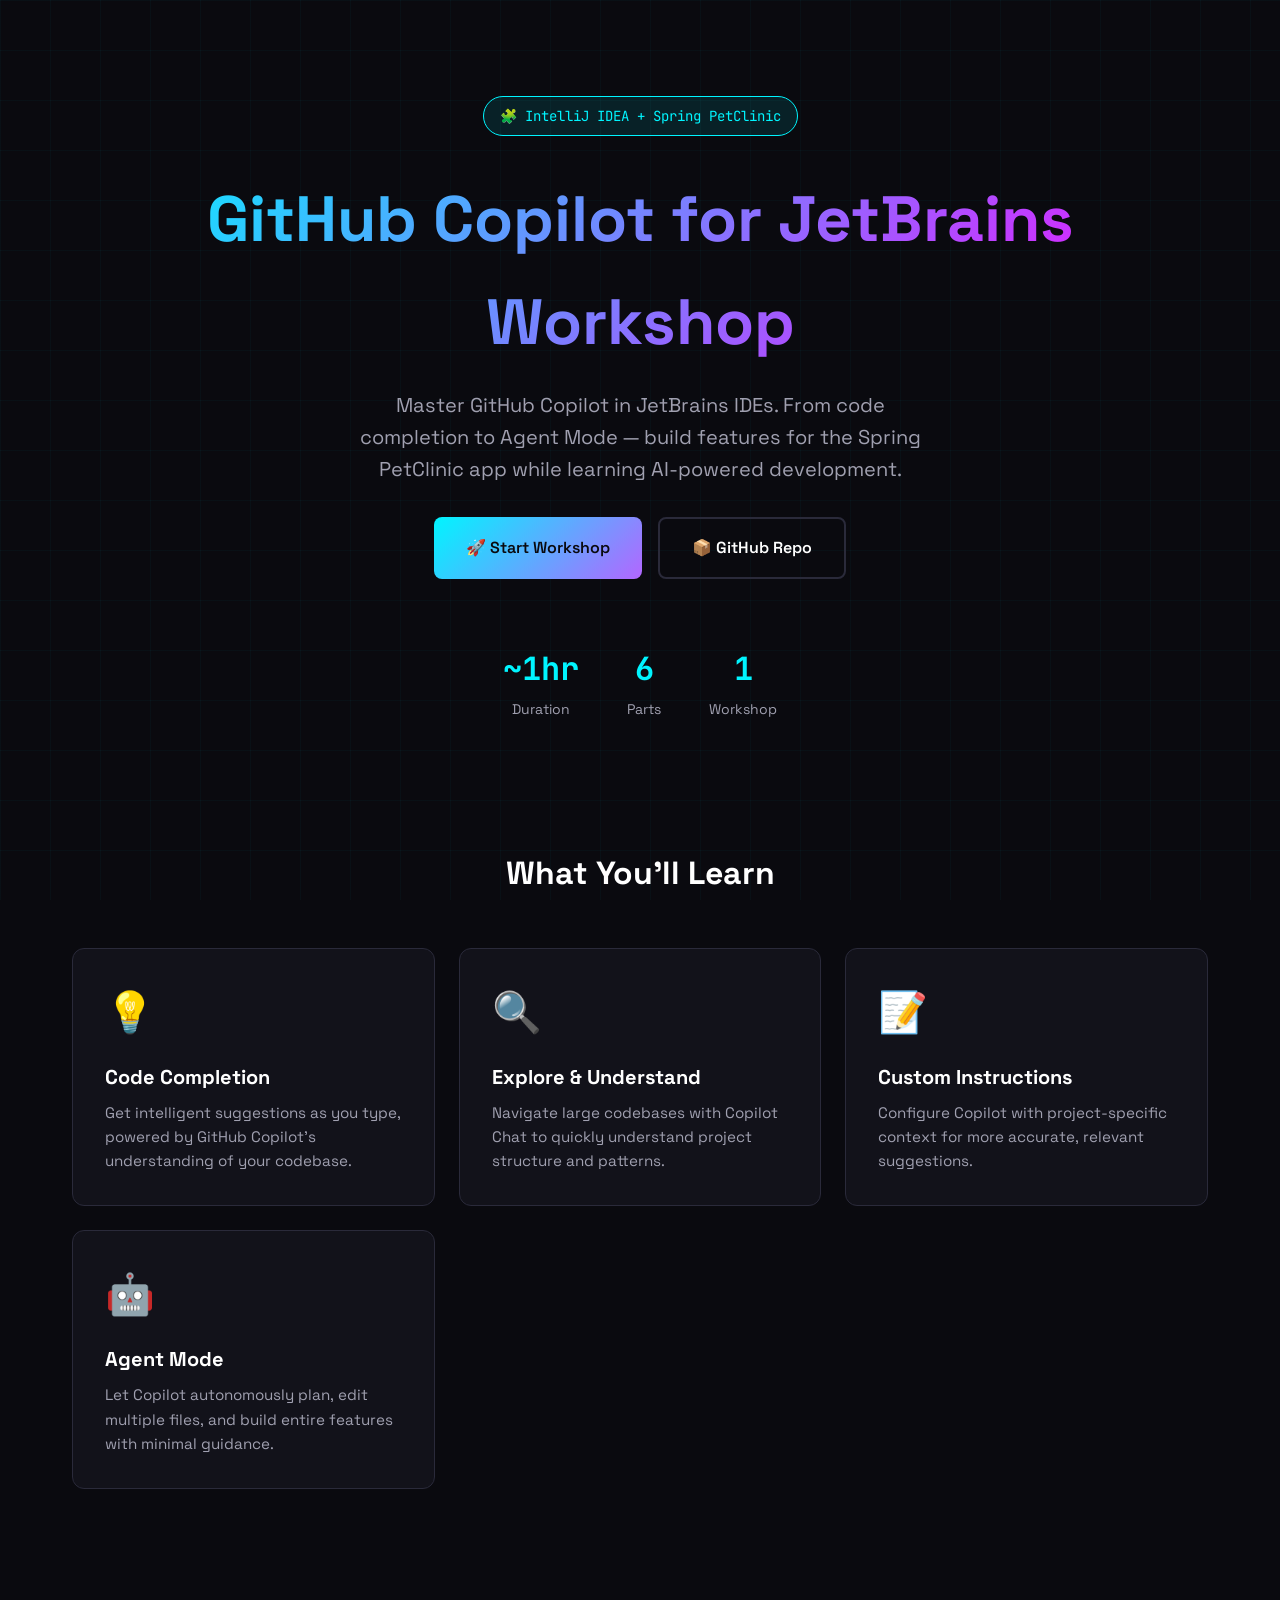
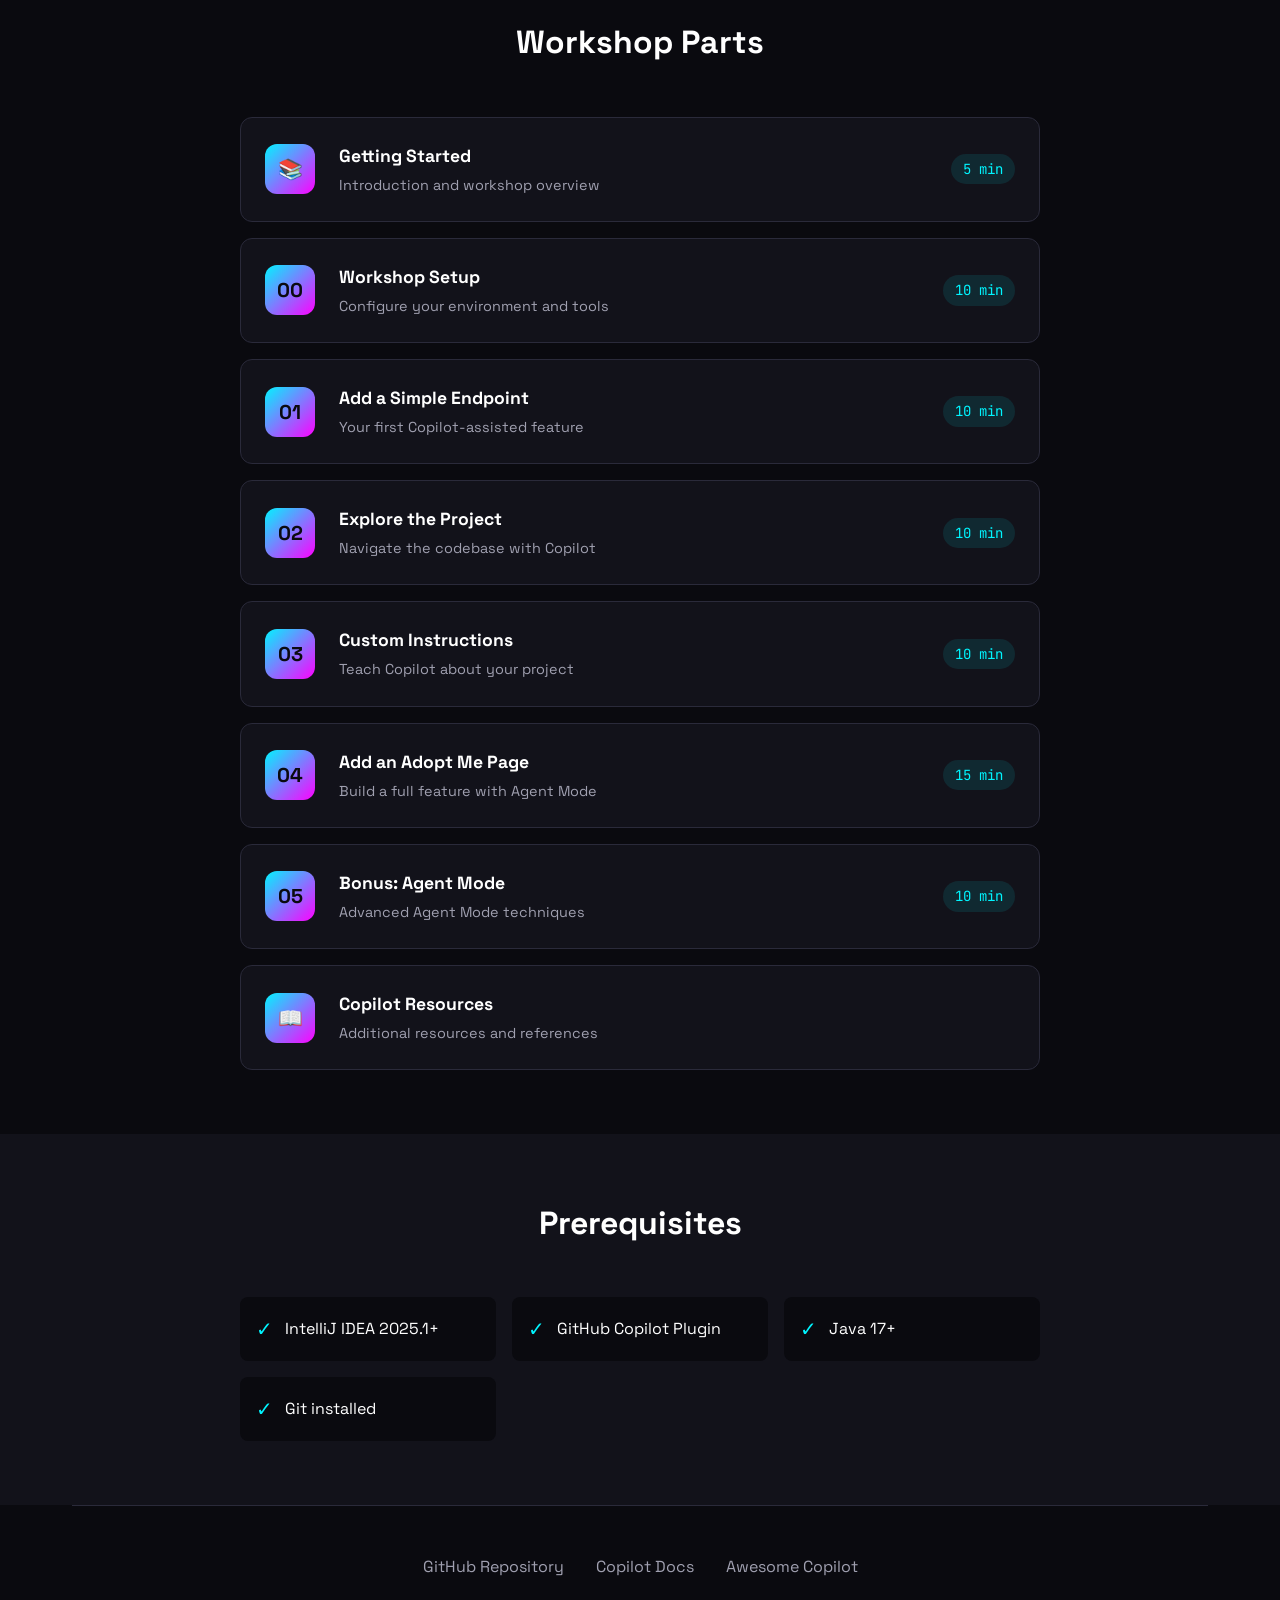
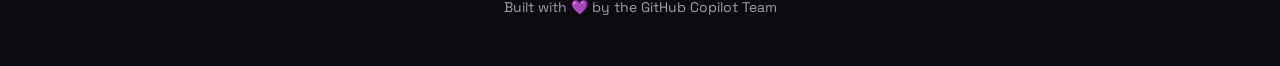
==== docs/index.html @ 1349604a "Add GitHub Pages docs site for workshop material Adds docs/index.html (landing page), docs/step.html" ====
<!DOCTYPE html>
<html lang="en">
<head>
    <meta charset="UTF-8">
    <meta name="viewport" content="width=device-width, initial-scale=1.0">
    <title>GitHub Copilot for JetBrains Workshop</title>
    <link rel="preconnect" href="https://fonts.googleapis.com">
    <link rel="preconnect" href="https://fonts.gstatic.com" crossorigin>
    <link href="https://fonts.googleapis.com/css2?family=JetBrains+Mono:wght@400;700&family=Space+Grotesk:wght@400;500;700&display=swap" rel="stylesheet">
    <style>
        :root {
            --bg-dark: #0a0a0f;
            --bg-card: #12121a;
            --neon-cyan: #00f5ff;
            --neon-magenta: #ff00ff;
            --neon-purple: #b366ff;
            --text-primary: #ffffff;
            --text-secondary: #a0a0b0;
            --border-color: #2a2a3a;
        }

        * {
            margin: 0;
            padding: 0;
            box-sizing: border-box;
        }

        body {
            font-family: 'Space Grotesk', sans-serif;
            background: var(--bg-dark);
            color: var(--text-primary);
            line-height: 1.6;
            min-height: 100vh;
        }

        /* Animated grid background */
        body::before {
            content: '';
            position: fixed;
            top: 0;
            left: 0;
            width: 100%;
            height: 100%;
            background: 
                linear-gradient(90deg, rgba(0,245,255,0.03) 1px, transparent 1px),
                linear-gradient(rgba(0,245,255,0.03) 1px, transparent 1px);
            background-size: 50px 50px;
            pointer-events: none;
            z-index: -1;
        }

        .container {
            max-width: 1200px;
            margin: 0 auto;
            padding: 0 2rem;
        }

        /* Hero Section */
        .hero {
            padding: 6rem 0 4rem;
            text-align: center;
            position: relative;
        }

        .hero-badge {
            display: inline-block;
            padding: 0.5rem 1rem;
            background: rgba(0,245,255,0.1);
            border: 1px solid var(--neon-cyan);
            border-radius: 50px;
            font-size: 0.875rem;
            color: var(--neon-cyan);
            margin-bottom: 2rem;
            font-family: 'JetBrains Mono', monospace;
        }

        .hero h1 {
            font-size: clamp(2.5rem, 6vw, 4rem);
            font-weight: 700;
            margin-bottom: 1rem;
            background: linear-gradient(135deg, var(--neon-cyan), var(--neon-magenta));
            -webkit-background-clip: text;
            -webkit-text-fill-color: transparent;
            background-clip: text;
        }

        .hero-subtitle {
            font-size: 1.25rem;
            color: var(--text-secondary);
            max-width: 600px;
            margin: 0 auto 2rem;
        }

        .hero-cta {
            display: flex;
            gap: 1rem;
            justify-content: center;
            flex-wrap: wrap;
        }

        .btn {
            display: inline-flex;
            align-items: center;
            gap: 0.5rem;
            padding: 1rem 2rem;
            border-radius: 8px;
            font-weight: 600;
            text-decoration: none;
            transition: all 0.3s ease;
            font-size: 1rem;
        }

        .btn-primary {
            background: linear-gradient(135deg, var(--neon-cyan), var(--neon-purple));
            color: var(--bg-dark);
        }

        .btn-primary:hover {
            transform: translateY(-2px);
            box-shadow: 0 10px 40px rgba(0,245,255,0.3);
        }

        .btn-secondary {
            background: transparent;
            border: 2px solid var(--border-color);
            color: var(--text-primary);
        }

        .btn-secondary:hover {
            border-color: var(--neon-cyan);
            color: var(--neon-cyan);
        }

        /* Stats */
        .stats {
            display: flex;
            justify-content: center;
            gap: 3rem;
            margin-top: 4rem;
            flex-wrap: wrap;
        }

        .stat {
            text-align: center;
        }

        .stat-value {
            font-size: 2rem;
            font-weight: 700;
            color: var(--neon-cyan);
            font-family: 'JetBrains Mono', monospace;
        }

        .stat-label {
            font-size: 0.875rem;
            color: var(--text-secondary);
            margin-top: 0.25rem;
        }

        /* Features Section */
        .features {
            padding: 4rem 0;
        }

        .section-title {
            font-size: 2rem;
            text-align: center;
            margin-bottom: 3rem;
        }

        .features-grid {
            display: grid;
            grid-template-columns: repeat(auto-fit, minmax(280px, 1fr));
            gap: 1.5rem;
        }

        .feature-card {
            background: var(--bg-card);
            border: 1px solid var(--border-color);
            border-radius: 12px;
            padding: 2rem;
            transition: all 0.3s ease;
        }

        .feature-card:hover {
            border-color: var(--neon-cyan);
            transform: translateY(-4px);
        }

        .feature-icon {
            font-size: 2.5rem;
            margin-bottom: 1rem;
        }

        .feature-card h3 {
            font-size: 1.25rem;
            margin-bottom: 0.5rem;
        }

        .feature-card p {
            color: var(--text-secondary);
            font-size: 0.95rem;
        }

        /* Workshop Parts */
        .workshop {
            padding: 4rem 0;
        }

        .parts-list {
            display: flex;
            flex-direction: column;
            gap: 1rem;
            max-width: 800px;
            margin: 0 auto;
        }

        .part-card {
            display: flex;
            align-items: center;
            gap: 1.5rem;
            background: var(--bg-card);
            border: 1px solid var(--border-color);
            border-radius: 12px;
            padding: 1.5rem;
            text-decoration: none;
            color: inherit;
            transition: all 0.3s ease;
        }

        .part-card:hover {
            border-color: var(--neon-magenta);
            background: rgba(255,0,255,0.05);
        }

        .part-number {
            width: 50px;
            height: 50px;
            display: flex;
            align-items: center;
            justify-content: center;
            background: linear-gradient(135deg, var(--neon-cyan), var(--neon-magenta));
            border-radius: 12px;
            font-weight: 700;
            font-size: 1.25rem;
            color: var(--bg-dark);
            flex-shrink: 0;
        }

        .part-content {
            flex: 1;
        }

        .part-content h3 {
            font-size: 1.1rem;
            margin-bottom: 0.25rem;
        }

        .part-content p {
            color: var(--text-secondary);
            font-size: 0.9rem;
        }

        .part-time {
            font-family: 'JetBrains Mono', monospace;
            font-size: 0.875rem;
            color: var(--neon-cyan);
            padding: 0.25rem 0.75rem;
            background: rgba(0,245,255,0.1);
            border-radius: 50px;
        }

        /* Prerequisites */
        .prereqs {
            padding: 4rem 0;
            background: var(--bg-card);
        }

        .prereqs-grid {
            display: grid;
            grid-template-columns: repeat(auto-fit, minmax(200px, 1fr));
            gap: 1rem;
            max-width: 800px;
            margin: 0 auto;
        }

        .prereq-item {
            display: flex;
            align-items: center;
            gap: 0.75rem;
            padding: 1rem;
            background: var(--bg-dark);
            border-radius: 8px;
        }

        .prereq-check {
            color: var(--neon-cyan);
            font-size: 1.25rem;
        }

        /* Footer */
        footer {
            padding: 3rem 0;
            text-align: center;
            border-top: 1px solid var(--border-color);
        }

        .footer-links {
            display: flex;
            justify-content: center;
            gap: 2rem;
            margin-bottom: 1rem;
            flex-wrap: wrap;
        }

        .footer-links a {
            color: var(--text-secondary);
            text-decoration: none;
            transition: color 0.3s ease;
        }

        .footer-links a:hover {
            color: var(--neon-cyan);
        }

        .footer-credit {
            color: var(--text-secondary);
            font-size: 0.875rem;
        }

        /* Responsive */
        @media (max-width: 768px) {
            .hero {
                padding: 4rem 0 3rem;
            }

            .stats {
                gap: 2rem;
            }

            .part-card {
                flex-direction: column;
                text-align: center;
            }

            .part-time {
                margin-top: 0.5rem;
            }
        }
    </style>
</head>
<body>
    <div class="container">
        <!-- Hero -->
        <section class="hero">
            <span class="hero-badge">🧩 IntelliJ IDEA + Spring PetClinic</span>
            <h1>GitHub Copilot for JetBrains Workshop</h1>
            <p class="hero-subtitle">
                Master GitHub Copilot in JetBrains IDEs. From code completion to Agent Mode — build features for the Spring PetClinic app while learning AI-powered development.
            </p>
            <div class="hero-cta">
                <a href="step.html?step=readme" class="btn btn-primary">
                    🚀 Start Workshop
                </a>
                <a href="https://github.com/copilot-dev-days/jetbrains-workshop" class="btn btn-secondary">
                    📦 GitHub Repo
                </a>
            </div>
            <div class="stats">
                <div class="stat">
                    <div class="stat-value">~1hr</div>
                    <div class="stat-label">Duration</div>
                </div>
                <div class="stat">
                    <div class="stat-value">6</div>
                    <div class="stat-label">Parts</div>
                </div>
                <div class="stat">
                    <div class="stat-value">1</div>
                    <div class="stat-label">Workshop</div>
                </div>
            </div>
        </section>

        <!-- Features -->
        <section class="features">
            <h2 class="section-title">What You'll Learn</h2>
            <div class="features-grid">
                <div class="feature-card">
                    <div class="feature-icon">💡</div>
                    <h3>Code Completion</h3>
                    <p>Get intelligent suggestions as you type, powered by GitHub Copilot's understanding of your codebase.</p>
                </div>
                <div class="feature-card">
                    <div class="feature-icon">🔍</div>
                    <h3>Explore & Understand</h3>
                    <p>Navigate large codebases with Copilot Chat to quickly understand project structure and patterns.</p>
                </div>
                <div class="feature-card">
                    <div class="feature-icon">📝</div>
                    <h3>Custom Instructions</h3>
                    <p>Configure Copilot with project-specific context for more accurate, relevant suggestions.</p>
                </div>
                <div class="feature-card">
                    <div class="feature-icon">🤖</div>
                    <h3>Agent Mode</h3>
                    <p>Let Copilot autonomously plan, edit multiple files, and build entire features with minimal guidance.</p>
                </div>
            </div>
        </section>

        <!-- Workshop Parts -->
        <section class="workshop">
            <h2 class="section-title">Workshop Parts</h2>
            <div class="parts-list">
                <a href="step.html?step=readme" class="part-card">
                    <div class="part-number">📚</div>
                    <div class="part-content">
                        <h3>Getting Started</h3>
                        <p>Introduction and workshop overview</p>
                    </div>
                    <span class="part-time">5 min</span>
                </a>
                <a href="step.html?step=00-setup" class="part-card">
                    <div class="part-number">00</div>
                    <div class="part-content">
                        <h3>Workshop Setup</h3>
                        <p>Configure your environment and tools</p>
                    </div>
                    <span class="part-time">10 min</span>
                </a>
                <a href="step.html?step=01-add-endpoint" class="part-card">
                    <div class="part-number">01</div>
                    <div class="part-content">
                        <h3>Add a Simple Endpoint</h3>
                        <p>Your first Copilot-assisted feature</p>
                    </div>
                    <span class="part-time">10 min</span>
                </a>
                <a href="step.html?step=02-explore-project" class="part-card">
                    <div class="part-number">02</div>
                    <div class="part-content">
                        <h3>Explore the Project</h3>
                        <p>Navigate the codebase with Copilot</p>
                    </div>
                    <span class="part-time">10 min</span>
                </a>
                <a href="step.html?step=03-copilot-instructions" class="part-card">
                    <div class="part-number">03</div>
                    <div class="part-content">
                        <h3>Custom Instructions</h3>
                        <p>Teach Copilot about your project</p>
                    </div>
                    <span class="part-time">10 min</span>
                </a>
                <a href="step.html?step=04-add-feature" class="part-card">
                    <div class="part-number">04</div>
                    <div class="part-content">
                        <h3>Add an Adopt Me Page</h3>
                        <p>Build a full feature with Agent Mode</p>
                    </div>
                    <span class="part-time">15 min</span>
                </a>
                <a href="step.html?step=05-bonus" class="part-card">
                    <div class="part-number">05</div>
                    <div class="part-content">
                        <h3>Bonus: Agent Mode</h3>
                        <p>Advanced Agent Mode techniques</p>
                    </div>
                    <span class="part-time">10 min</span>
                </a>
                <a href="step.html?step=resources" class="part-card">
                    <div class="part-number">📖</div>
                    <div class="part-content">
                        <h3>Copilot Resources</h3>
                        <p>Additional resources and references</p>
                    </div>
                </a>
            </div>
        </section>
    </div>

    <!-- Prerequisites -->
    <section class="prereqs">
        <div class="container">
            <h2 class="section-title">Prerequisites</h2>
            <div class="prereqs-grid">
                <div class="prereq-item">
                    <span class="prereq-check">✓</span>
                    <span>IntelliJ IDEA 2025.1+</span>
                </div>
                <div class="prereq-item">
                    <span class="prereq-check">✓</span>
                    <span>GitHub Copilot Plugin</span>
                </div>
                <div class="prereq-item">
                    <span class="prereq-check">✓</span>
                    <span>Java 17+</span>
                </div>
                <div class="prereq-item">
                    <span class="prereq-check">✓</span>
                    <span>Git installed</span>
                </div>
            </div>
        </div>
    </section>

    <div class="container">
        <!-- Footer -->
        <footer>
            <div class="footer-links">
                <a href="https://github.com/copilot-dev-days/jetbrains-workshop">GitHub Repository</a>
                <a href="https://code.visualstudio.com/docs/copilot/overview">Copilot Docs</a>
                <a href="https://github.com/github/awesome-copilot">Awesome Copilot</a>
            </div>
            <p class="footer-credit">
                Built with 💜 by the GitHub Copilot Team
            </p>
        </footer>
    </div>
</body>
</html>
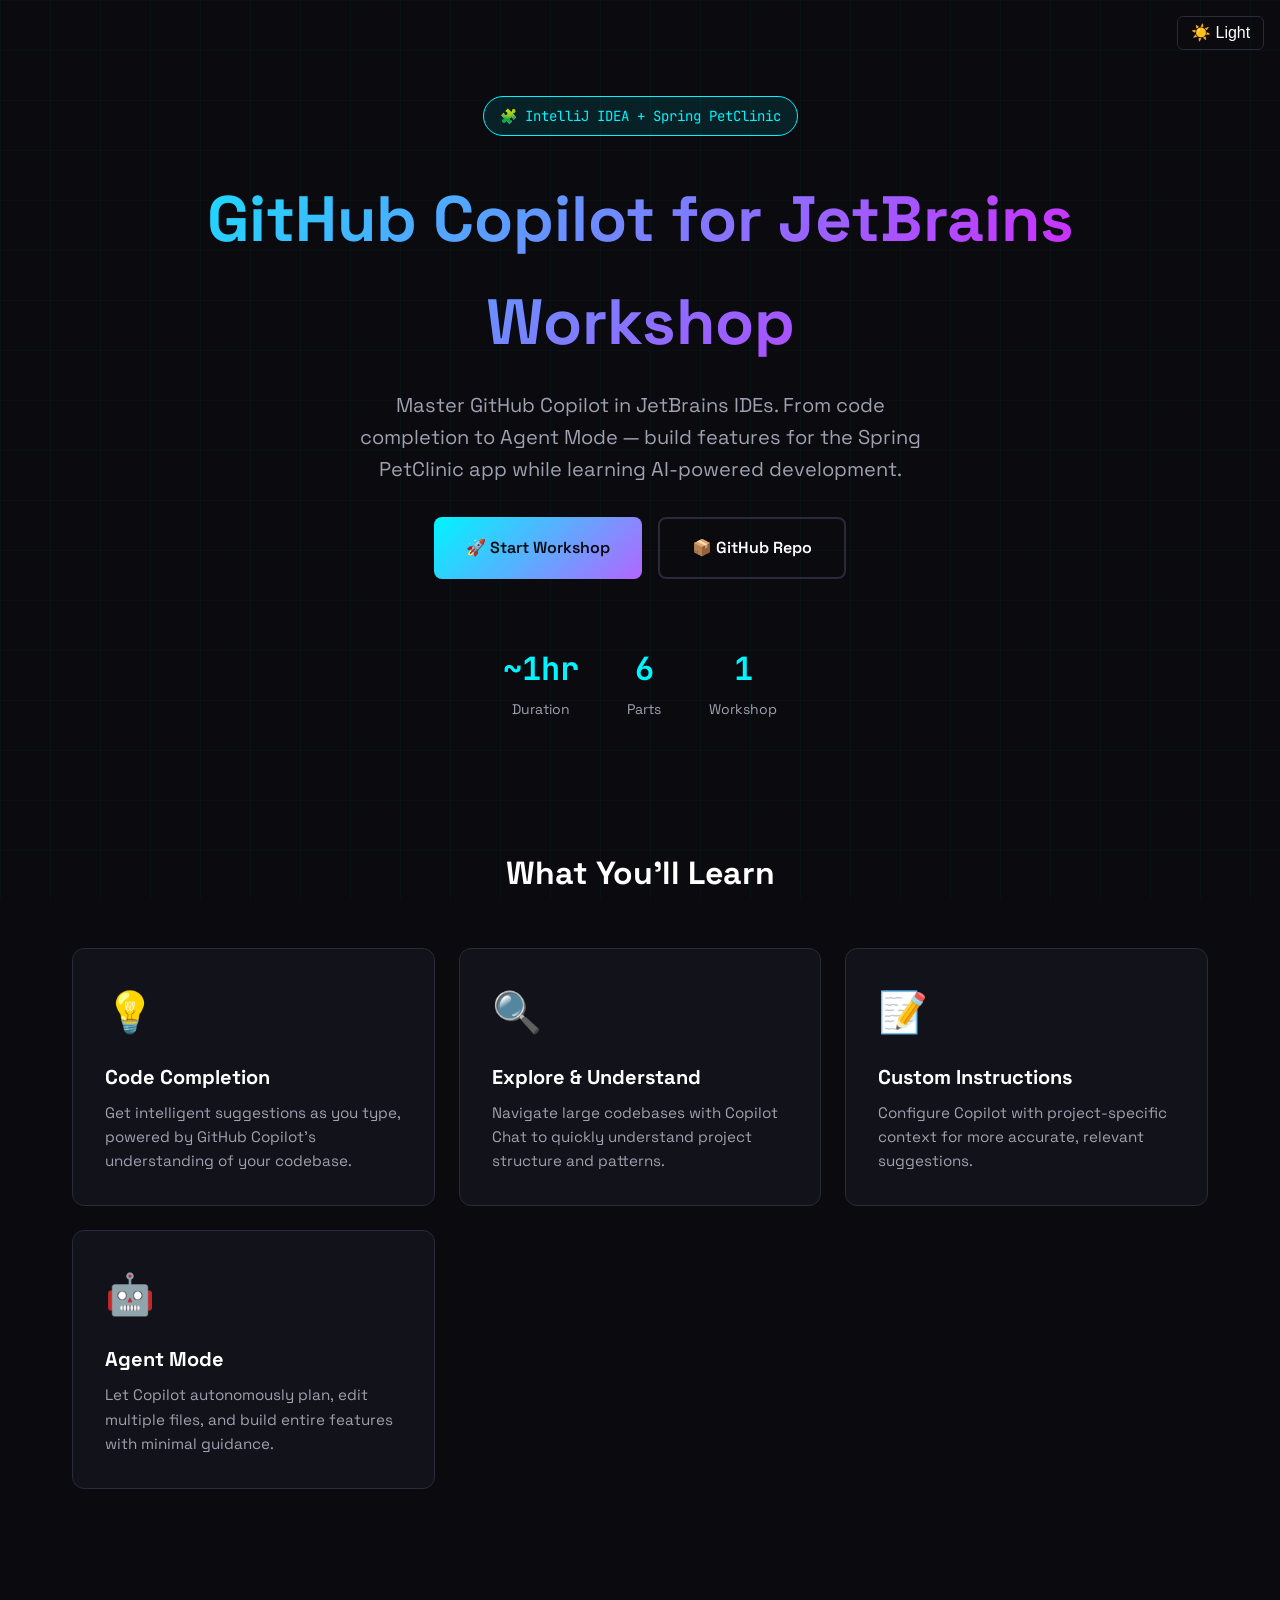
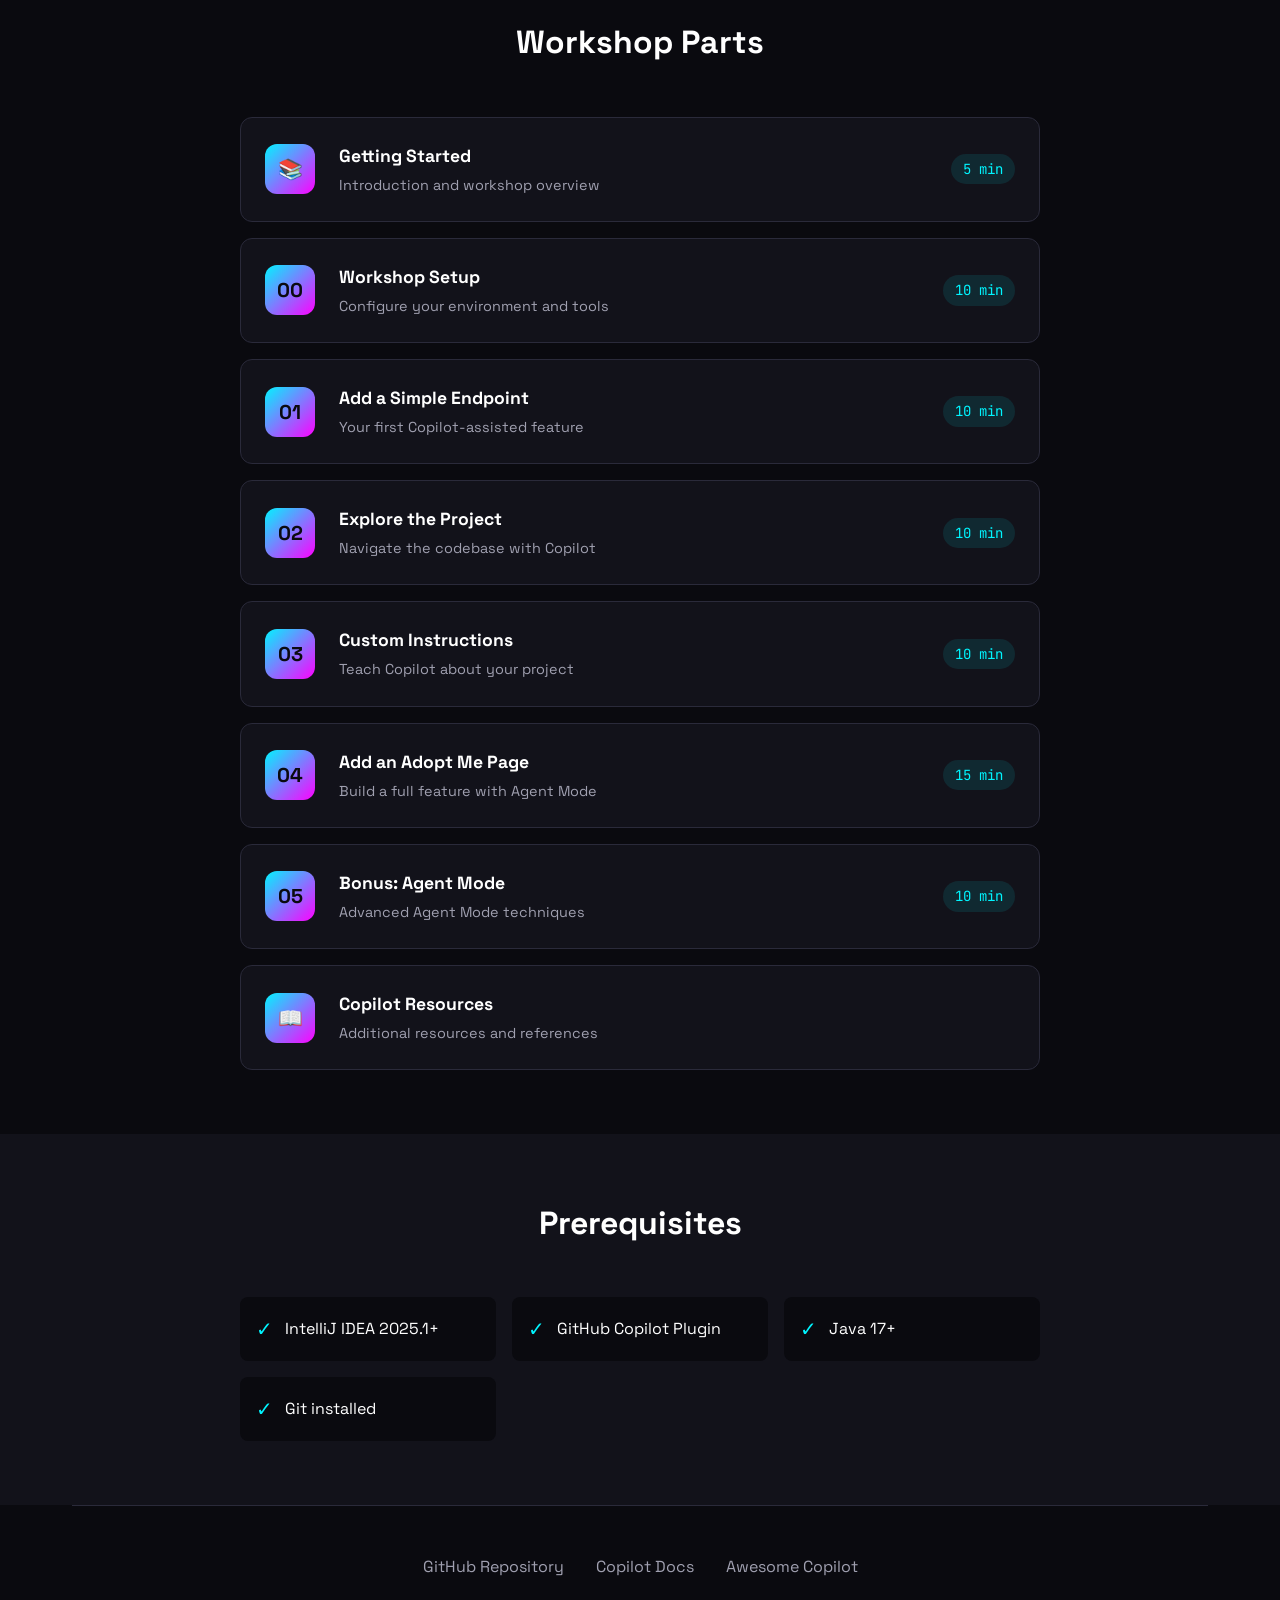
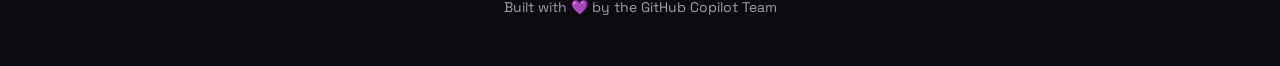
==== commit 32d5e7ee: "Add light/dark theme toggle Added light-theme.css with light mode CSS variable overrides, theme-togg" ====
--- a/docs/index.html
+++ b/docs/index.html
@@ -7,349 +7,14 @@
     <link rel="preconnect" href="https://fonts.googleapis.com">
     <link rel="preconnect" href="https://fonts.gstatic.com" crossorigin>
     <link href="https://fonts.googleapis.com/css2?family=JetBrains+Mono:wght@400;700&family=Space+Grotesk:wght@400;500;700&display=swap" rel="stylesheet">
-    <style>
-        :root {
-            --bg-dark: #0a0a0f;
-            --bg-card: #12121a;
-            --neon-cyan: #00f5ff;
-            --neon-magenta: #ff00ff;
-            --neon-purple: #b366ff;
-            --text-primary: #ffffff;
-            --text-secondary: #a0a0b0;
-            --border-color: #2a2a3a;
-        }
-
-        * {
-            margin: 0;
-            padding: 0;
-            box-sizing: border-box;
-        }
-
-        body {
-            font-family: 'Space Grotesk', sans-serif;
-            background: var(--bg-dark);
-            color: var(--text-primary);
-            line-height: 1.6;
-            min-height: 100vh;
-        }
-
-        /* Animated grid background */
-        body::before {
-            content: '';
-            position: fixed;
-            top: 0;
-            left: 0;
-            width: 100%;
-            height: 100%;
-            background: 
-                linear-gradient(90deg, rgba(0,245,255,0.03) 1px, transparent 1px),
-                linear-gradient(rgba(0,245,255,0.03) 1px, transparent 1px);
-            background-size: 50px 50px;
-            pointer-events: none;
-            z-index: -1;
-        }
-
-        .container {
-            max-width: 1200px;
-            margin: 0 auto;
-            padding: 0 2rem;
-        }
-
-        /* Hero Section */
-        .hero {
-            padding: 6rem 0 4rem;
-            text-align: center;
-            position: relative;
-        }
-
-        .hero-badge {
-            display: inline-block;
-            padding: 0.5rem 1rem;
-            background: rgba(0,245,255,0.1);
-            border: 1px solid var(--neon-cyan);
-            border-radius: 50px;
-            font-size: 0.875rem;
-            color: var(--neon-cyan);
-            margin-bottom: 2rem;
-            font-family: 'JetBrains Mono', monospace;
-        }
-
-        .hero h1 {
-            font-size: clamp(2.5rem, 6vw, 4rem);
-            font-weight: 700;
-            margin-bottom: 1rem;
-            background: linear-gradient(135deg, var(--neon-cyan), var(--neon-magenta));
-            -webkit-background-clip: text;
-            -webkit-text-fill-color: transparent;
-            background-clip: text;
-        }
-
-        .hero-subtitle {
-            font-size: 1.25rem;
-            color: var(--text-secondary);
-            max-width: 600px;
-            margin: 0 auto 2rem;
-        }
-
-        .hero-cta {
-            display: flex;
-            gap: 1rem;
-            justify-content: center;
-            flex-wrap: wrap;
-        }
-
-        .btn {
-            display: inline-flex;
-            align-items: center;
-            gap: 0.5rem;
-            padding: 1rem 2rem;
-            border-radius: 8px;
-            font-weight: 600;
-            text-decoration: none;
-            transition: all 0.3s ease;
-            font-size: 1rem;
-        }
-
-        .btn-primary {
-            background: linear-gradient(135deg, var(--neon-cyan), var(--neon-purple));
-            color: var(--bg-dark);
-        }
-
-        .btn-primary:hover {
-            transform: translateY(-2px);
-            box-shadow: 0 10px 40px rgba(0,245,255,0.3);
-        }
-
-        .btn-secondary {
-            background: transparent;
-            border: 2px solid var(--border-color);
-            color: var(--text-primary);
-        }
-
-        .btn-secondary:hover {
-            border-color: var(--neon-cyan);
-            color: var(--neon-cyan);
-        }
-
-        /* Stats */
-        .stats {
-            display: flex;
-            justify-content: center;
-            gap: 3rem;
-            margin-top: 4rem;
-            flex-wrap: wrap;
-        }
-
-        .stat {
-            text-align: center;
-        }
-
-        .stat-value {
-            font-size: 2rem;
-            font-weight: 700;
-            color: var(--neon-cyan);
-            font-family: 'JetBrains Mono', monospace;
-        }
-
-        .stat-label {
-            font-size: 0.875rem;
-            color: var(--text-secondary);
-            margin-top: 0.25rem;
-        }
-
-        /* Features Section */
-        .features {
-            padding: 4rem 0;
-        }
-
-        .section-title {
-            font-size: 2rem;
-            text-align: center;
-            margin-bottom: 3rem;
-        }
-
-        .features-grid {
-            display: grid;
-            grid-template-columns: repeat(auto-fit, minmax(280px, 1fr));
-            gap: 1.5rem;
-        }
-
-        .feature-card {
-            background: var(--bg-card);
-            border: 1px solid var(--border-color);
-            border-radius: 12px;
-            padding: 2rem;
-            transition: all 0.3s ease;
-        }
-
-        .feature-card:hover {
-            border-color: var(--neon-cyan);
-            transform: translateY(-4px);
-        }
-
-        .feature-icon {
-            font-size: 2.5rem;
-            margin-bottom: 1rem;
-        }
-
-        .feature-card h3 {
-            font-size: 1.25rem;
-            margin-bottom: 0.5rem;
-        }
-
-        .feature-card p {
-            color: var(--text-secondary);
-            font-size: 0.95rem;
-        }
-
-        /* Workshop Parts */
-        .workshop {
-            padding: 4rem 0;
-        }
-
-        .parts-list {
-            display: flex;
-            flex-direction: column;
-            gap: 1rem;
-            max-width: 800px;
-            margin: 0 auto;
-        }
-
-        .part-card {
-            display: flex;
-            align-items: center;
-            gap: 1.5rem;
-            background: var(--bg-card);
-            border: 1px solid var(--border-color);
-            border-radius: 12px;
-            padding: 1.5rem;
-            text-decoration: none;
-            color: inherit;
-            transition: all 0.3s ease;
-        }
-
-        .part-card:hover {
-            border-color: var(--neon-magenta);
-            background: rgba(255,0,255,0.05);
-        }
-
-        .part-number {
-            width: 50px;
-            height: 50px;
-            display: flex;
-            align-items: center;
-            justify-content: center;
-            background: linear-gradient(135deg, var(--neon-cyan), var(--neon-magenta));
-            border-radius: 12px;
-            font-weight: 700;
-            font-size: 1.25rem;
-            color: var(--bg-dark);
-            flex-shrink: 0;
-        }
-
-        .part-content {
-            flex: 1;
-        }
-
-        .part-content h3 {
-            font-size: 1.1rem;
-            margin-bottom: 0.25rem;
-        }
-
-        .part-content p {
-            color: var(--text-secondary);
-            font-size: 0.9rem;
-        }
-
-        .part-time {
-            font-family: 'JetBrains Mono', monospace;
-            font-size: 0.875rem;
-            color: var(--neon-cyan);
-            padding: 0.25rem 0.75rem;
-            background: rgba(0,245,255,0.1);
-            border-radius: 50px;
-        }
-
-        /* Prerequisites */
-        .prereqs {
-            padding: 4rem 0;
-            background: var(--bg-card);
-        }
-
-        .prereqs-grid {
-            display: grid;
-            grid-template-columns: repeat(auto-fit, minmax(200px, 1fr));
-            gap: 1rem;
-            max-width: 800px;
-            margin: 0 auto;
-        }
-
-        .prereq-item {
-            display: flex;
-            align-items: center;
-            gap: 0.75rem;
-            padding: 1rem;
-            background: var(--bg-dark);
-            border-radius: 8px;
-        }
-
-        .prereq-check {
-            color: var(--neon-cyan);
-            font-size: 1.25rem;
-        }
-
-        /* Footer */
-        footer {
-            padding: 3rem 0;
-            text-align: center;
-            border-top: 1px solid var(--border-color);
-        }
-
-        .footer-links {
-            display: flex;
-            justify-content: center;
-            gap: 2rem;
-            margin-bottom: 1rem;
-            flex-wrap: wrap;
-        }
-
-        .footer-links a {
-            color: var(--text-secondary);
-            text-decoration: none;
-            transition: color 0.3s ease;
-        }
-
-        .footer-links a:hover {
-            color: var(--neon-cyan);
-        }
-
-        .footer-credit {
-            color: var(--text-secondary);
-            font-size: 0.875rem;
-        }
-
-        /* Responsive */
-        @media (max-width: 768px) {
-            .hero {
-                padding: 4rem 0 3rem;
-            }
-
-            .stats {
-                gap: 2rem;
-            }
-
-            .part-card {
-                flex-direction: column;
-                text-align: center;
-            }
-
-            .part-time {
-                margin-top: 0.5rem;
-            }
-        }
-    </style>
+    <link rel="stylesheet" href="styles.css">
+    <link rel="stylesheet" href="light-theme.css">
+    <script src="theme-toggle.js"></script>
 </head>
 <body>
+    <div style="position:fixed;top:1rem;right:1rem;z-index:1000;">
+        <button class="theme-toggle" onclick="toggleTheme()">☀️ Light</button>
+    </div>
     <div class="container">
         <!-- Hero -->
         <section class="hero">
--- a/docs/styles.css
+++ b/docs/styles.css
@@ -0,0 +1,339 @@
+:root {
+    --bg-dark: #0a0a0f;
+    --bg-card: #12121a;
+    --neon-cyan: #00f5ff;
+    --neon-magenta: #ff00ff;
+    --neon-purple: #b366ff;
+    --text-primary: #ffffff;
+    --text-secondary: #a0a0b0;
+    --border-color: #2a2a3a;
+}
+
+* {
+    margin: 0;
+    padding: 0;
+    box-sizing: border-box;
+}
+
+body {
+    font-family: 'Space Grotesk', sans-serif;
+    background: var(--bg-dark);
+    color: var(--text-primary);
+    line-height: 1.6;
+    min-height: 100vh;
+}
+
+/* Animated grid background */
+body::before {
+    content: '';
+    position: fixed;
+    top: 0;
+    left: 0;
+    width: 100%;
+    height: 100%;
+    background: 
+        linear-gradient(90deg, rgba(0,245,255,0.03) 1px, transparent 1px),
+        linear-gradient(rgba(0,245,255,0.03) 1px, transparent 1px);
+    background-size: 50px 50px;
+    pointer-events: none;
+    z-index: -1;
+}
+
+.container {
+    max-width: 1200px;
+    margin: 0 auto;
+    padding: 0 2rem;
+}
+
+/* Hero Section */
+.hero {
+    padding: 6rem 0 4rem;
+    text-align: center;
+    position: relative;
+}
+
+.hero-badge {
+    display: inline-block;
+    padding: 0.5rem 1rem;
+    background: rgba(0,245,255,0.1);
+    border: 1px solid var(--neon-cyan);
+    border-radius: 50px;
+    font-size: 0.875rem;
+    color: var(--neon-cyan);
+    margin-bottom: 2rem;
+    font-family: 'JetBrains Mono', monospace;
+}
+
+.hero h1 {
+    font-size: clamp(2.5rem, 6vw, 4rem);
+    font-weight: 700;
+    margin-bottom: 1rem;
+    background: linear-gradient(135deg, var(--neon-cyan), var(--neon-magenta));
+    -webkit-background-clip: text;
+    -webkit-text-fill-color: transparent;
+    background-clip: text;
+}
+
+.hero-subtitle {
+    font-size: 1.25rem;
+    color: var(--text-secondary);
+    max-width: 600px;
+    margin: 0 auto 2rem;
+}
+
+.hero-cta {
+    display: flex;
+    gap: 1rem;
+    justify-content: center;
+    flex-wrap: wrap;
+}
+
+.btn {
+    display: inline-flex;
+    align-items: center;
+    gap: 0.5rem;
+    padding: 1rem 2rem;
+    border-radius: 8px;
+    font-weight: 600;
+    text-decoration: none;
+    transition: all 0.3s ease;
+    font-size: 1rem;
+}
+
+.btn-primary {
+    background: linear-gradient(135deg, var(--neon-cyan), var(--neon-purple));
+    color: var(--bg-dark);
+}
+
+.btn-primary:hover {
+    transform: translateY(-2px);
+    box-shadow: 0 10px 40px rgba(0,245,255,0.3);
+}
+
+.btn-secondary {
+    background: transparent;
+    border: 2px solid var(--border-color);
+    color: var(--text-primary);
+}
+
+.btn-secondary:hover {
+    border-color: var(--neon-cyan);
+    color: var(--neon-cyan);
+}
+
+/* Stats */
+.stats {
+    display: flex;
+    justify-content: center;
+    gap: 3rem;
+    margin-top: 4rem;
+    flex-wrap: wrap;
+}
+
+.stat {
+    text-align: center;
+}
+
+.stat-value {
+    font-size: 2rem;
+    font-weight: 700;
+    color: var(--neon-cyan);
+    font-family: 'JetBrains Mono', monospace;
+}
+
+.stat-label {
+    font-size: 0.875rem;
+    color: var(--text-secondary);
+    margin-top: 0.25rem;
+}
+
+/* Features Section */
+.features {
+    padding: 4rem 0;
+}
+
+.section-title {
+    font-size: 2rem;
+    text-align: center;
+    margin-bottom: 3rem;
+}
+
+.features-grid {
+    display: grid;
+    grid-template-columns: repeat(auto-fit, minmax(280px, 1fr));
+    gap: 1.5rem;
+}
+
+.feature-card {
+    background: var(--bg-card);
+    border: 1px solid var(--border-color);
+    border-radius: 12px;
+    padding: 2rem;
+    transition: all 0.3s ease;
+}
+
+.feature-card:hover {
+    border-color: var(--neon-cyan);
+    transform: translateY(-4px);
+}
+
+.feature-icon {
+    font-size: 2.5rem;
+    margin-bottom: 1rem;
+}
+
+.feature-card h3 {
+    font-size: 1.25rem;
+    margin-bottom: 0.5rem;
+}
+
+.feature-card p {
+    color: var(--text-secondary);
+    font-size: 0.95rem;
+}
+
+/* Workshop Parts */
+.workshop {
+    padding: 4rem 0;
+}
+
+.parts-list {
+    display: flex;
+    flex-direction: column;
+    gap: 1rem;
+    max-width: 800px;
+    margin: 0 auto;
+}
+
+.part-card {
+    display: flex;
+    align-items: center;
+    gap: 1.5rem;
+    background: var(--bg-card);
+    border: 1px solid var(--border-color);
+    border-radius: 12px;
+    padding: 1.5rem;
+    text-decoration: none;
+    color: inherit;
+    transition: all 0.3s ease;
+}
+
+.part-card:hover {
+    border-color: var(--neon-magenta);
+    background: rgba(255,0,255,0.05);
+}
+
+.part-number {
+    width: 50px;
+    height: 50px;
+    display: flex;
+    align-items: center;
+    justify-content: center;
+    background: linear-gradient(135deg, var(--neon-cyan), var(--neon-magenta));
+    border-radius: 12px;
+    font-weight: 700;
+    font-size: 1.25rem;
+    color: var(--bg-dark);
+    flex-shrink: 0;
+}
+
+.part-content {
+    flex: 1;
+}
+
+.part-content h3 {
+    font-size: 1.1rem;
+    margin-bottom: 0.25rem;
+}
+
+.part-content p {
+    color: var(--text-secondary);
+    font-size: 0.9rem;
+}
+
+.part-time {
+    font-family: 'JetBrains Mono', monospace;
+    font-size: 0.875rem;
+    color: var(--neon-cyan);
+    padding: 0.25rem 0.75rem;
+    background: rgba(0,245,255,0.1);
+    border-radius: 50px;
+}
+
+/* Prerequisites */
+.prereqs {
+    padding: 4rem 0;
+    background: var(--bg-card);
+}
+
+.prereqs-grid {
+    display: grid;
+    grid-template-columns: repeat(auto-fit, minmax(200px, 1fr));
+    gap: 1rem;
+    max-width: 800px;
+    margin: 0 auto;
+}
+
+.prereq-item {
+    display: flex;
+    align-items: center;
+    gap: 0.75rem;
+    padding: 1rem;
+    background: var(--bg-dark);
+    border-radius: 8px;
+}
+
+.prereq-check {
+    color: var(--neon-cyan);
+    font-size: 1.25rem;
+}
+
+/* Footer */
+footer {
+    padding: 3rem 0;
+    text-align: center;
+    border-top: 1px solid var(--border-color);
+}
+
+.footer-links {
+    display: flex;
+    justify-content: center;
+    gap: 2rem;
+    margin-bottom: 1rem;
+    flex-wrap: wrap;
+}
+
+.footer-links a {
+    color: var(--text-secondary);
+    text-decoration: none;
+    transition: color 0.3s ease;
+}
+
+.footer-links a:hover {
+    color: var(--neon-cyan);
+}
+
+.footer-credit {
+    color: var(--text-secondary);
+    font-size: 0.875rem;
+}
+
+/* Responsive */
+@media (max-width: 768px) {
+    .hero {
+        padding: 4rem 0 3rem;
+    }
+
+    .stats {
+        gap: 2rem;
+    }
+
+    .part-card {
+        flex-direction: column;
+        text-align: center;
+    }
+
+    .part-time {
+        margin-top: 0.5rem;
+    }
+}
--- a/docs/light-theme.css
+++ b/docs/light-theme.css
@@ -0,0 +1,65 @@
+html[data-theme="light"] {
+    --bg-dark: #f5f5f7;
+    --bg-card: #ffffff;
+    --bg-code: #f0f0f5;
+    --neon-cyan: #0077b6;
+    --neon-magenta: #c2185b;
+    --neon-purple: #7b1fa2;
+    --text-primary: #1a1a2e;
+    --text-secondary: #555570;
+    --border-color: #d0d0dd;
+    --success-green: #2e7d32;
+    --warning-yellow: #f9a825;
+}
+
+html[data-theme="light"] body::before {
+    background: linear-gradient(90deg, rgba(0,119,182,0.05) 1px, transparent 1px),
+                linear-gradient(rgba(0,119,182,0.05) 1px, transparent 1px);
+}
+
+html[data-theme="light"] .hero::before {
+    background: radial-gradient(ellipse at 50% 0%, rgba(0,119,182,0.15), transparent 70%);
+}
+
+html[data-theme="light"] .header {
+    background: rgba(245,245,247,0.95);
+}
+
+html[data-theme="light"] code,
+html[data-theme="light"] pre {
+    background: var(--bg-code);
+    color: #1a1a2e;
+}
+
+html[data-theme="light"] .btn-secondary {
+    border-color: var(--border-color);
+    color: var(--text-primary);
+}
+
+html[data-theme="light"] .btn-secondary:hover {
+    background: rgba(0,119,182,0.1);
+    border-color: var(--neon-cyan);
+}
+
+html[data-theme="light"] .card {
+    box-shadow: 0 2px 8px rgba(0,0,0,0.08);
+}
+
+.theme-toggle {
+    background: none;
+    border: 1px solid var(--border-color);
+    color: var(--text-primary);
+    cursor: pointer;
+    padding: 0.4rem 0.8rem;
+    border-radius: 6px;
+    font-size: 1rem;
+    transition: all 0.3s ease;
+    display: inline-flex;
+    align-items: center;
+    gap: 0.4rem;
+}
+
+.theme-toggle:hover {
+    border-color: var(--neon-cyan);
+    color: var(--neon-cyan);
+}
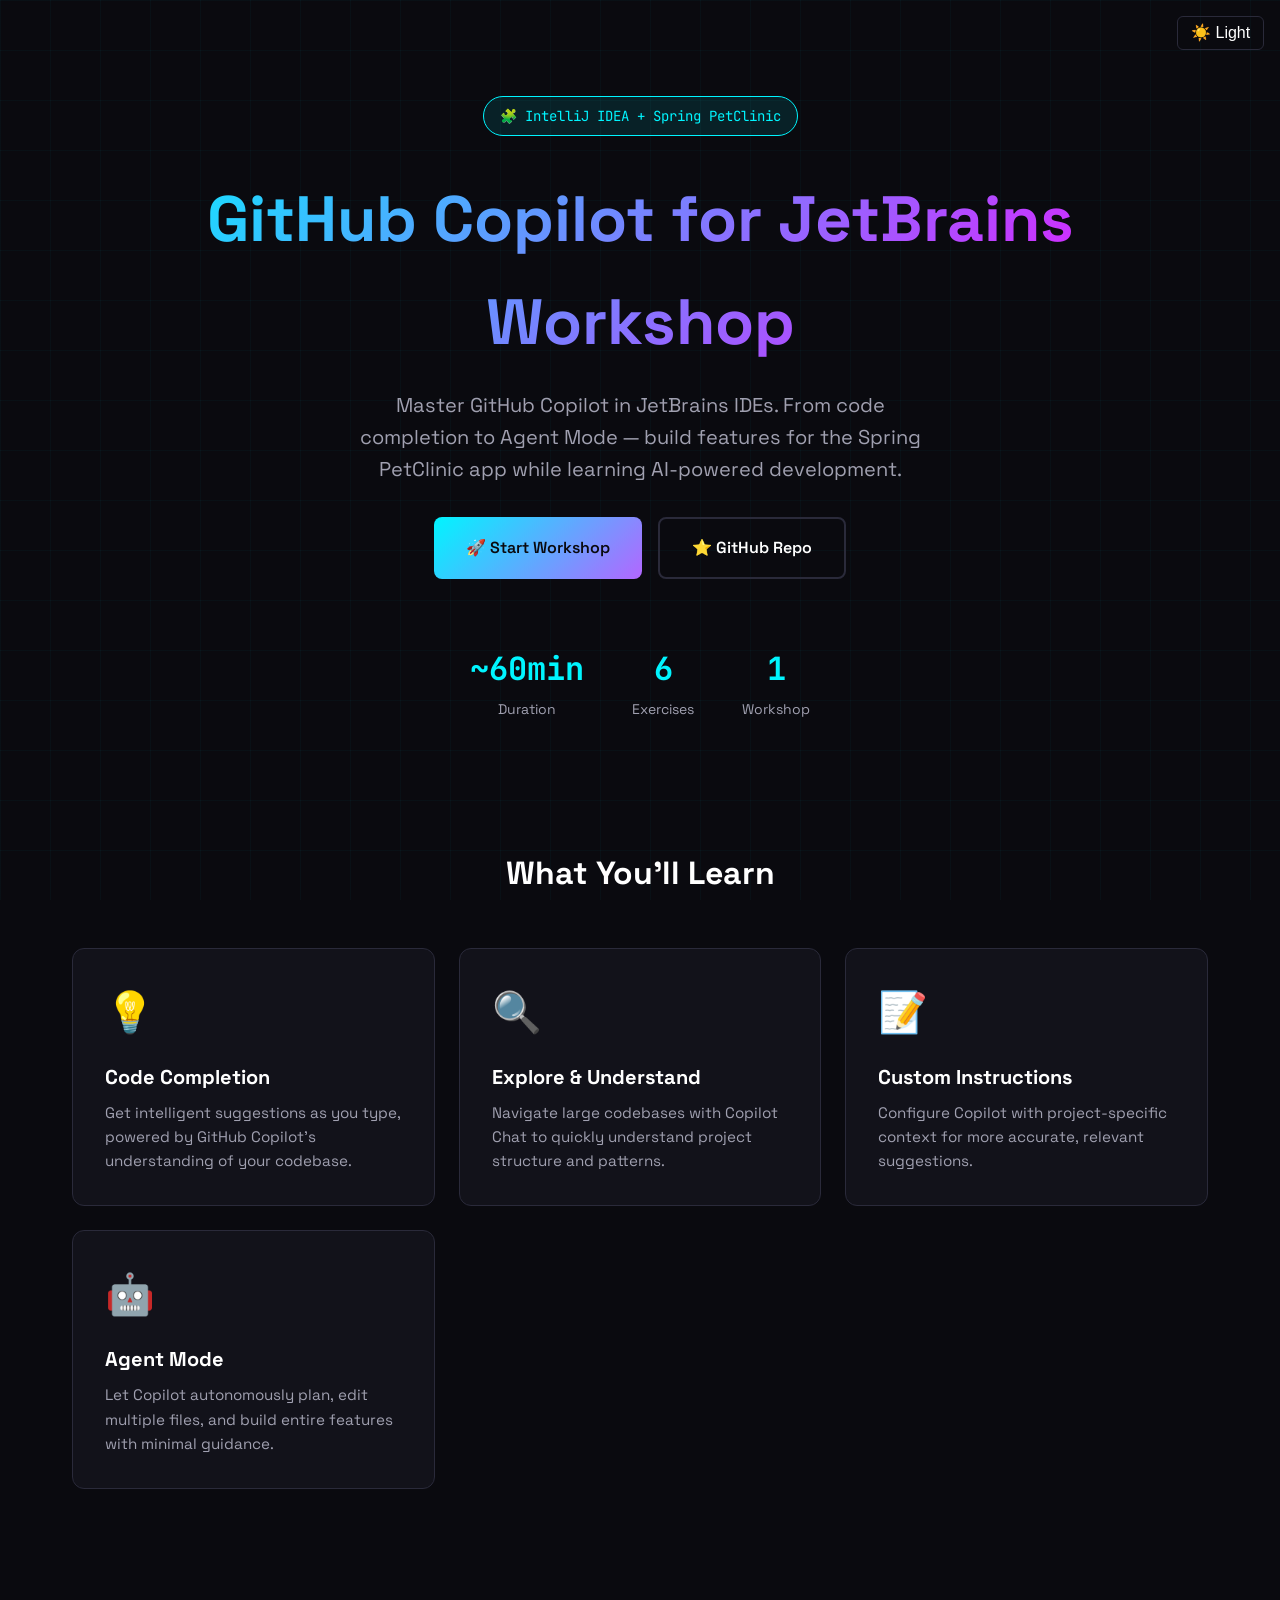
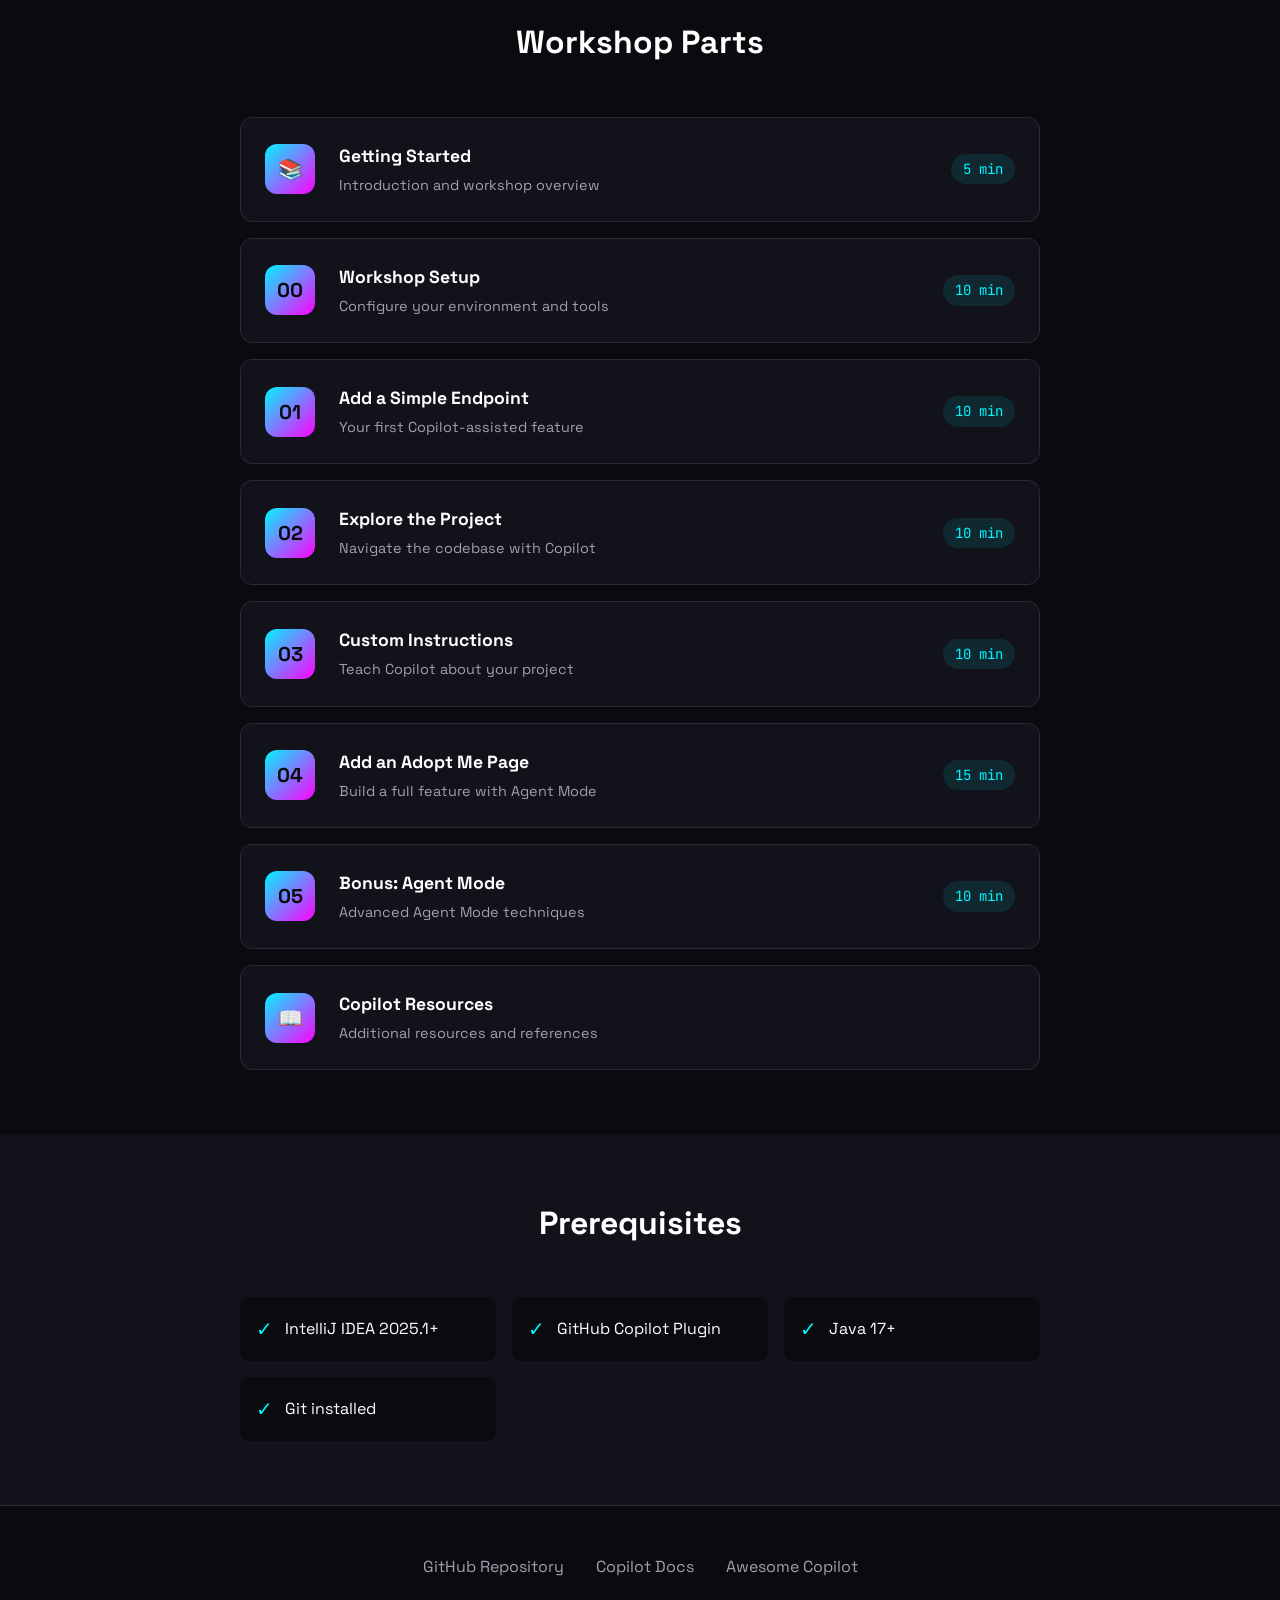
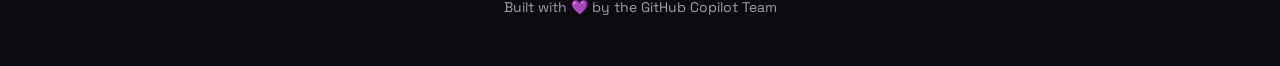
==== commit bf9e5959: "Standardize docs site to tailspin template Align HTML/CSS/JS structure with the tailspin-toys-worksh" ====
--- a/docs/index.html
+++ b/docs/index.html
@@ -5,8 +5,7 @@
     <meta name="viewport" content="width=device-width, initial-scale=1.0">
     <title>GitHub Copilot for JetBrains Workshop</title>
     <link rel="preconnect" href="https://fonts.googleapis.com">
-    <link rel="preconnect" href="https://fonts.gstatic.com" crossorigin>
-    <link href="https://fonts.googleapis.com/css2?family=JetBrains+Mono:wght@400;700&family=Space+Grotesk:wght@400;500;700&display=swap" rel="stylesheet">
+    <link href="https://fonts.googleapis.com/css2?family=Space+Grotesk:wght@400;500;600;700&family=JetBrains+Mono:wght@400;600&display=swap" rel="stylesheet">
     <link rel="stylesheet" href="styles.css">
     <link rel="stylesheet" href="light-theme.css">
     <script src="theme-toggle.js"></script>
@@ -15,40 +14,34 @@
     <div style="position:fixed;top:1rem;right:1rem;z-index:1000;">
         <button class="theme-toggle" onclick="toggleTheme()">☀️ Light</button>
     </div>
-    <div class="container">
-        <!-- Hero -->
-        <section class="hero">
-            <span class="hero-badge">🧩 IntelliJ IDEA + Spring PetClinic</span>
+    <section class="hero">
+        <div class="container">
+            <div class="hero-badge">🧩 IntelliJ IDEA + Spring PetClinic</div>
             <h1>GitHub Copilot for JetBrains Workshop</h1>
-            <p class="hero-subtitle">
-                Master GitHub Copilot in JetBrains IDEs. From code completion to Agent Mode — build features for the Spring PetClinic app while learning AI-powered development.
-            </p>
+            <p class="hero-subtitle">Master GitHub Copilot in JetBrains IDEs. From code completion to Agent Mode — build features for the Spring PetClinic app while learning AI-powered development.</p>
             <div class="hero-cta">
-                <a href="step.html?step=readme" class="btn btn-primary">
-                    🚀 Start Workshop
-                </a>
-                <a href="https://github.com/copilot-dev-days/jetbrains-workshop" class="btn btn-secondary">
-                    📦 GitHub Repo
-                </a>
+                <a href="step.html?step=readme" class="btn btn-primary">🚀 Start Workshop</a>
+                <a href="https://github.com/copilot-dev-days/jetbrains-workshop" class="btn btn-secondary" target="_blank">⭐ GitHub Repo</a>
             </div>
             <div class="stats">
                 <div class="stat">
-                    <div class="stat-value">~1hr</div>
+                    <div class="stat-value">~60min</div>
                     <div class="stat-label">Duration</div>
                 </div>
                 <div class="stat">
                     <div class="stat-value">6</div>
-                    <div class="stat-label">Parts</div>
+                    <div class="stat-label">Exercises</div>
                 </div>
                 <div class="stat">
                     <div class="stat-value">1</div>
                     <div class="stat-label">Workshop</div>
                 </div>
             </div>
-        </section>
+        </div>
+    </section>
 
-        <!-- Features -->
-        <section class="features">
+    <section class="features">
+        <div class="container">
             <h2 class="section-title">What You'll Learn</h2>
             <div class="features-grid">
                 <div class="feature-card">
@@ -72,10 +65,11 @@
                     <p>Let Copilot autonomously plan, edit multiple files, and build entire features with minimal guidance.</p>
                 </div>
             </div>
-        </section>
+        </div>
+    </section>
 
-        <!-- Workshop Parts -->
-        <section class="workshop">
+    <section class="workshop">
+        <div class="container">
             <h2 class="section-title">Workshop Parts</h2>
             <div class="parts-list">
                 <a href="step.html?step=readme" class="part-card">
@@ -142,10 +136,9 @@
                     </div>
                 </a>
             </div>
-        </section>
-    </div>
+        </div>
+    </section>
 
-    <!-- Prerequisites -->
     <section class="prereqs">
         <div class="container">
             <h2 class="section-title">Prerequisites</h2>
@@ -170,18 +163,15 @@
         </div>
     </section>
 
-    <div class="container">
-        <!-- Footer -->
-        <footer>
+    <footer>
+        <div class="container">
             <div class="footer-links">
-                <a href="https://github.com/copilot-dev-days/jetbrains-workshop">GitHub Repository</a>
-                <a href="https://code.visualstudio.com/docs/copilot/overview">Copilot Docs</a>
-                <a href="https://github.com/github/awesome-copilot">Awesome Copilot</a>
+                <a href="https://github.com/copilot-dev-days/jetbrains-workshop" target="_blank">GitHub Repository</a>
+                <a href="https://code.visualstudio.com/docs/copilot/overview" target="_blank">Copilot Docs</a>
+                <a href="https://github.com/github/awesome-copilot" target="_blank">Awesome Copilot</a>
             </div>
-            <p class="footer-credit">
-                Built with 💜 by the GitHub Copilot Team
-            </p>
-        </footer>
-    </div>
+            <p class="footer-credit">Built with 💜 by the GitHub Copilot Team</p>
+        </div>
+    </footer>
 </body>
 </html>
--- a/docs/styles.css
+++ b/docs/styles.css
@@ -8,332 +8,53 @@
     --text-secondary: #a0a0b0;
     --border-color: #2a2a3a;
 }
-
-* {
-    margin: 0;
-    padding: 0;
-    box-sizing: border-box;
+* { margin: 0; padding: 0; box-sizing: border-box; }
+body { font-family: 'Space Grotesk', sans-serif; background: var(--bg-dark); color: var(--text-primary); line-height: 1.6; min-height: 100vh; }
+body::before { content: ''; position: fixed; top: 0; left: 0; width: 100%; height: 100%; background: linear-gradient(90deg, rgba(0,245,255,0.03) 1px, transparent 1px), linear-gradient(rgba(0,245,255,0.03) 1px, transparent 1px); background-size: 50px 50px; pointer-events: none; z-index: -1; }
+.container { max-width: 1200px; margin: 0 auto; padding: 0 2rem; }
+.hero { padding: 6rem 0 4rem; text-align: center; position: relative; }
+.hero-badge { display: inline-block; padding: 0.5rem 1rem; background: rgba(0,245,255,0.1); border: 1px solid var(--neon-cyan); border-radius: 50px; font-size: 0.875rem; color: var(--neon-cyan); margin-bottom: 2rem; font-family: 'JetBrains Mono', monospace; }
+.hero h1 { font-size: clamp(2.5rem, 6vw, 4rem); font-weight: 700; margin-bottom: 1rem; background: linear-gradient(135deg, var(--neon-cyan), var(--neon-magenta)); -webkit-background-clip: text; -webkit-text-fill-color: transparent; background-clip: text; }
+.hero-subtitle { font-size: 1.25rem; color: var(--text-secondary); max-width: 600px; margin: 0 auto 2rem; }
+.hero-cta { display: flex; gap: 1rem; justify-content: center; flex-wrap: wrap; }
+.btn { display: inline-flex; align-items: center; gap: 0.5rem; padding: 1rem 2rem; border-radius: 8px; font-weight: 600; text-decoration: none; transition: all 0.3s ease; font-size: 1rem; }
+.btn-primary { background: linear-gradient(135deg, var(--neon-cyan), var(--neon-purple)); color: var(--bg-dark); }
+.btn-primary:hover { transform: translateY(-2px); box-shadow: 0 10px 40px rgba(0,245,255,0.3); }
+.btn-secondary { background: transparent; border: 2px solid var(--border-color); color: var(--text-primary); }
+.btn-secondary:hover { border-color: var(--neon-cyan); color: var(--neon-cyan); }
+.stats { display: flex; justify-content: center; gap: 3rem; margin-top: 4rem; flex-wrap: wrap; }
+.stat { text-align: center; }
+.stat-value { font-size: 2rem; font-weight: 700; color: var(--neon-cyan); font-family: 'JetBrains Mono', monospace; }
+.stat-label { font-size: 0.875rem; color: var(--text-secondary); margin-top: 0.25rem; }
+.features { padding: 4rem 0; }
+.section-title { font-size: 2rem; text-align: center; margin-bottom: 3rem; }
+.features-grid { display: grid; grid-template-columns: repeat(auto-fit, minmax(280px, 1fr)); gap: 1.5rem; }
+.feature-card { background: var(--bg-card); border: 1px solid var(--border-color); border-radius: 12px; padding: 2rem; transition: all 0.3s ease; }
+.feature-card:hover { border-color: var(--neon-cyan); transform: translateY(-4px); }
+.feature-icon { font-size: 2.5rem; margin-bottom: 1rem; }
+.feature-card h3 { font-size: 1.25rem; margin-bottom: 0.5rem; }
+.feature-card p { color: var(--text-secondary); font-size: 0.95rem; }
+.workshop { padding: 4rem 0; }
+.parts-list { display: flex; flex-direction: column; gap: 1rem; max-width: 800px; margin: 0 auto; }
+.part-card { display: flex; align-items: center; gap: 1.5rem; background: var(--bg-card); border: 1px solid var(--border-color); border-radius: 12px; padding: 1.5rem; text-decoration: none; color: inherit; transition: all 0.3s ease; }
+.part-card:hover { border-color: var(--neon-magenta); background: rgba(255,0,255,0.05); }
+.part-number { width: 50px; height: 50px; display: flex; align-items: center; justify-content: center; background: linear-gradient(135deg, var(--neon-cyan), var(--neon-magenta)); border-radius: 12px; font-weight: 700; font-size: 1.25rem; color: var(--bg-dark); flex-shrink: 0; }
+.part-content { flex: 1; }
+.part-content h3 { font-size: 1.1rem; margin-bottom: 0.25rem; }
+.part-content p { color: var(--text-secondary); font-size: 0.9rem; }
+.part-time { font-family: 'JetBrains Mono', monospace; font-size: 0.875rem; color: var(--neon-cyan); padding: 0.25rem 0.75rem; background: rgba(0,245,255,0.1); border-radius: 50px; }
+.prereqs { padding: 4rem 0; background: var(--bg-card); }
+.prereqs-grid { display: grid; grid-template-columns: repeat(auto-fit, minmax(200px, 1fr)); gap: 1rem; max-width: 800px; margin: 0 auto; }
+.prereq-item { display: flex; align-items: center; gap: 0.75rem; padding: 1rem; background: var(--bg-dark); border-radius: 8px; }
+.prereq-check { color: var(--neon-cyan); font-size: 1.25rem; }
+footer { padding: 3rem 0; text-align: center; border-top: 1px solid var(--border-color); }
+.footer-links { display: flex; justify-content: center; gap: 2rem; margin-bottom: 1rem; flex-wrap: wrap; }
+.footer-links a { color: var(--text-secondary); text-decoration: none; transition: color 0.3s ease; }
+.footer-links a:hover { color: var(--neon-cyan); }
+.footer-credit { color: var(--text-secondary); font-size: 0.875rem; }
+@media (max-width: 768px) {
+    .hero { padding: 4rem 0 3rem; }
+    .stats { gap: 2rem; }
+    .part-card { flex-direction: column; text-align: center; }
+    .part-time { margin-top: 0.5rem; }
 }
-
-body {
-    font-family: 'Space Grotesk', sans-serif;
-    background: var(--bg-dark);
-    color: var(--text-primary);
-    line-height: 1.6;
-    min-height: 100vh;
-}
-
-/* Animated grid background */
-body::before {
-    content: '';
-    position: fixed;
-    top: 0;
-    left: 0;
-    width: 100%;
-    height: 100%;
-    background: 
-        linear-gradient(90deg, rgba(0,245,255,0.03) 1px, transparent 1px),
-        linear-gradient(rgba(0,245,255,0.03) 1px, transparent 1px);
-    background-size: 50px 50px;
-    pointer-events: none;
-    z-index: -1;
-}
-
-.container {
-    max-width: 1200px;
-    margin: 0 auto;
-    padding: 0 2rem;
-}
-
-/* Hero Section */
-.hero {
-    padding: 6rem 0 4rem;
-    text-align: center;
-    position: relative;
-}
-
-.hero-badge {
-    display: inline-block;
-    padding: 0.5rem 1rem;
-    background: rgba(0,245,255,0.1);
-    border: 1px solid var(--neon-cyan);
-    border-radius: 50px;
-    font-size: 0.875rem;
-    color: var(--neon-cyan);
-    margin-bottom: 2rem;
-    font-family: 'JetBrains Mono', monospace;
-}
-
-.hero h1 {
-    font-size: clamp(2.5rem, 6vw, 4rem);
-    font-weight: 700;
-    margin-bottom: 1rem;
-    background: linear-gradient(135deg, var(--neon-cyan), var(--neon-magenta));
-    -webkit-background-clip: text;
-    -webkit-text-fill-color: transparent;
-    background-clip: text;
-}
-
-.hero-subtitle {
-    font-size: 1.25rem;
-    color: var(--text-secondary);
-    max-width: 600px;
-    margin: 0 auto 2rem;
-}
-
-.hero-cta {
-    display: flex;
-    gap: 1rem;
-    justify-content: center;
-    flex-wrap: wrap;
-}
-
-.btn {
-    display: inline-flex;
-    align-items: center;
-    gap: 0.5rem;
-    padding: 1rem 2rem;
-    border-radius: 8px;
-    font-weight: 600;
-    text-decoration: none;
-    transition: all 0.3s ease;
-    font-size: 1rem;
-}
-
-.btn-primary {
-    background: linear-gradient(135deg, var(--neon-cyan), var(--neon-purple));
-    color: var(--bg-dark);
-}
-
-.btn-primary:hover {
-    transform: translateY(-2px);
-    box-shadow: 0 10px 40px rgba(0,245,255,0.3);
-}
-
-.btn-secondary {
-    background: transparent;
-    border: 2px solid var(--border-color);
-    color: var(--text-primary);
-}
-
-.btn-secondary:hover {
-    border-color: var(--neon-cyan);
-    color: var(--neon-cyan);
-}
-
-/* Stats */
-.stats {
-    display: flex;
-    justify-content: center;
-    gap: 3rem;
-    margin-top: 4rem;
-    flex-wrap: wrap;
-}
-
-.stat {
-    text-align: center;
-}
-
-.stat-value {
-    font-size: 2rem;
-    font-weight: 700;
-    color: var(--neon-cyan);
-    font-family: 'JetBrains Mono', monospace;
-}
-
-.stat-label {
-    font-size: 0.875rem;
-    color: var(--text-secondary);
-    margin-top: 0.25rem;
-}
-
-/* Features Section */
-.features {
-    padding: 4rem 0;
-}
-
-.section-title {
-    font-size: 2rem;
-    text-align: center;
-    margin-bottom: 3rem;
-}
-
-.features-grid {
-    display: grid;
-    grid-template-columns: repeat(auto-fit, minmax(280px, 1fr));
-    gap: 1.5rem;
-}
-
-.feature-card {
-    background: var(--bg-card);
-    border: 1px solid var(--border-color);
-    border-radius: 12px;
-    padding: 2rem;
-    transition: all 0.3s ease;
-}
-
-.feature-card:hover {
-    border-color: var(--neon-cyan);
-    transform: translateY(-4px);
-}
-
-.feature-icon {
-    font-size: 2.5rem;
-    margin-bottom: 1rem;
-}
-
-.feature-card h3 {
-    font-size: 1.25rem;
-    margin-bottom: 0.5rem;
-}
-
-.feature-card p {
-    color: var(--text-secondary);
-    font-size: 0.95rem;
-}
-
-/* Workshop Parts */
-.workshop {
-    padding: 4rem 0;
-}
-
-.parts-list {
-    display: flex;
-    flex-direction: column;
-    gap: 1rem;
-    max-width: 800px;
-    margin: 0 auto;
-}
-
-.part-card {
-    display: flex;
-    align-items: center;
-    gap: 1.5rem;
-    background: var(--bg-card);
-    border: 1px solid var(--border-color);
-    border-radius: 12px;
-    padding: 1.5rem;
-    text-decoration: none;
-    color: inherit;
-    transition: all 0.3s ease;
-}
-
-.part-card:hover {
-    border-color: var(--neon-magenta);
-    background: rgba(255,0,255,0.05);
-}
-
-.part-number {
-    width: 50px;
-    height: 50px;
-    display: flex;
-    align-items: center;
-    justify-content: center;
-    background: linear-gradient(135deg, var(--neon-cyan), var(--neon-magenta));
-    border-radius: 12px;
-    font-weight: 700;
-    font-size: 1.25rem;
-    color: var(--bg-dark);
-    flex-shrink: 0;
-}
-
-.part-content {
-    flex: 1;
-}
-
-.part-content h3 {
-    font-size: 1.1rem;
-    margin-bottom: 0.25rem;
-}
-
-.part-content p {
-    color: var(--text-secondary);
-    font-size: 0.9rem;
-}
-
-.part-time {
-    font-family: 'JetBrains Mono', monospace;
-    font-size: 0.875rem;
-    color: var(--neon-cyan);
-    padding: 0.25rem 0.75rem;
-    background: rgba(0,245,255,0.1);
-    border-radius: 50px;
-}
-
-/* Prerequisites */
-.prereqs {
-    padding: 4rem 0;
-    background: var(--bg-card);
-}
-
-.prereqs-grid {
-    display: grid;
-    grid-template-columns: repeat(auto-fit, minmax(200px, 1fr));
-    gap: 1rem;
-    max-width: 800px;
-    margin: 0 auto;
-}
-
-.prereq-item {
-    display: flex;
-    align-items: center;
-    gap: 0.75rem;
-    padding: 1rem;
-    background: var(--bg-dark);
-    border-radius: 8px;
-}
-
-.prereq-check {
-    color: var(--neon-cyan);
-    font-size: 1.25rem;
-}
-
-/* Footer */
-footer {
-    padding: 3rem 0;
-    text-align: center;
-    border-top: 1px solid var(--border-color);
-}
-
-.footer-links {
-    display: flex;
-    justify-content: center;
-    gap: 2rem;
-    margin-bottom: 1rem;
-    flex-wrap: wrap;
-}
-
-.footer-links a {
-    color: var(--text-secondary);
-    text-decoration: none;
-    transition: color 0.3s ease;
-}
-
-.footer-links a:hover {
-    color: var(--neon-cyan);
-}
-
-.footer-credit {
-    color: var(--text-secondary);
-    font-size: 0.875rem;
-}
-
-/* Responsive */
-@media (max-width: 768px) {
-    .hero {
-        padding: 4rem 0 3rem;
-    }
-
-    .stats {
-        gap: 2rem;
-    }
-
-    .part-card {
-        flex-direction: column;
-        text-align: center;
-    }
-
-    .part-time {
-        margin-top: 0.5rem;
-    }
-}
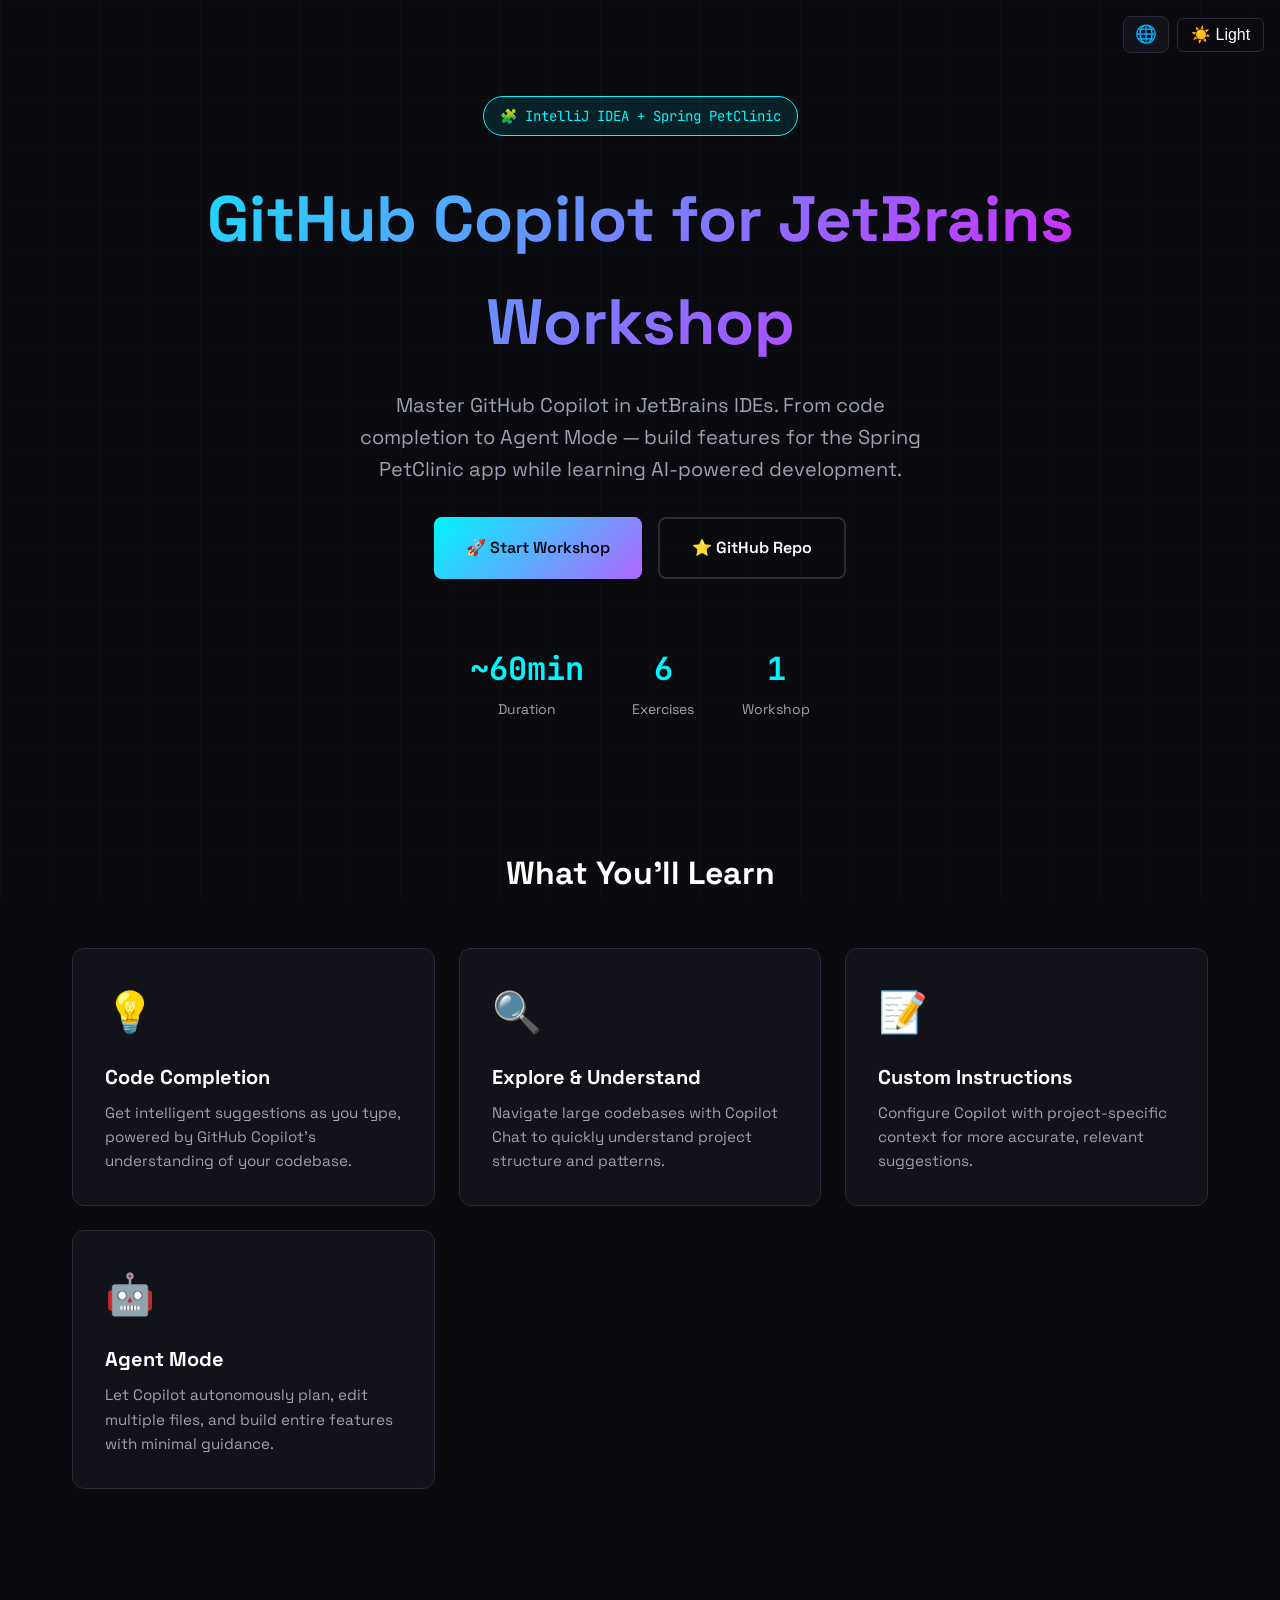
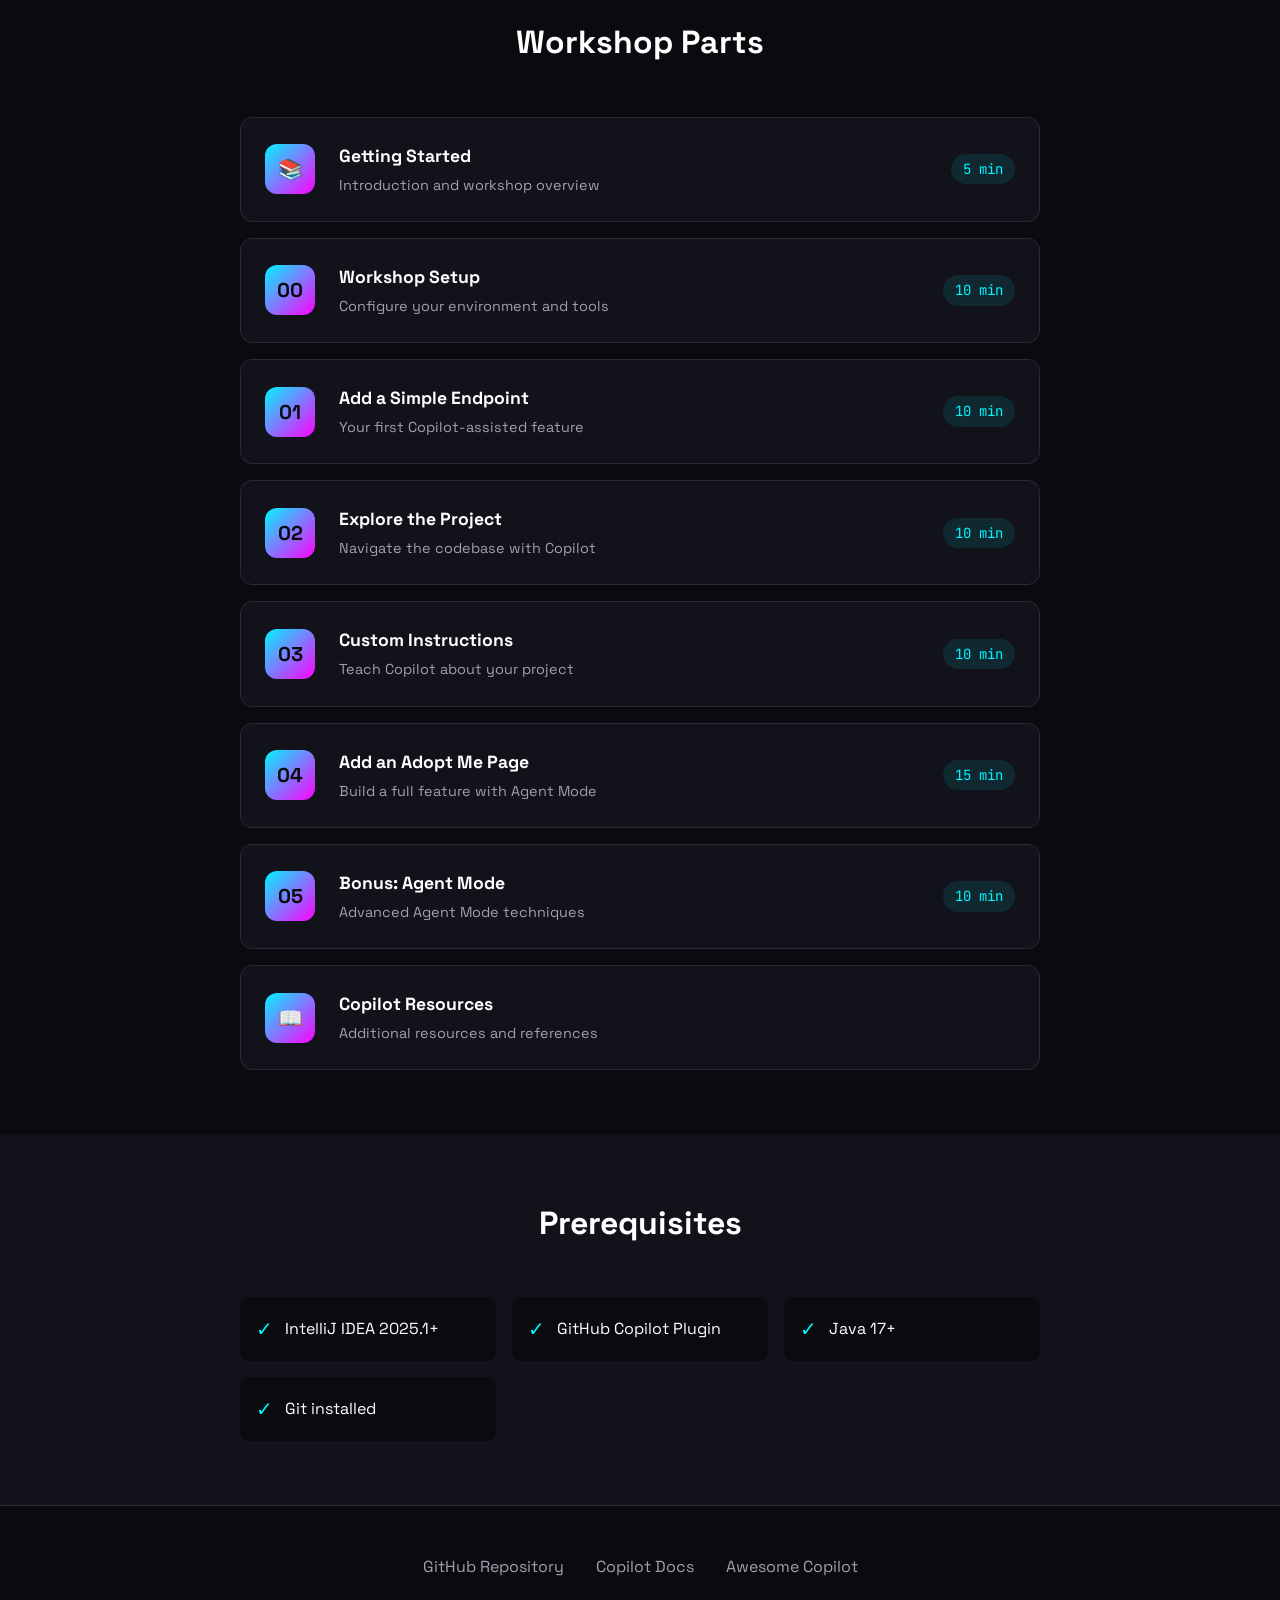
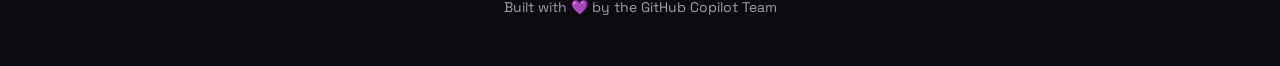
==== commit 093653c2: "Add pt_BR and es localization for workshop content and docs - Translated workshop markdown files to " ====
--- a/docs/index.html
+++ b/docs/index.html
@@ -1,17 +1,37 @@
 <!DOCTYPE html>
 <html lang="en">
 <head>
+    <!-- Google tag (gtag.js) -->
+    <script async src="https://www.googletagmanager.com/gtag/js?id=G-LSC44NDPLQ"></script>
+    <script>
+      window.dataLayer = window.dataLayer || [];
+      function gtag(){dataLayer.push(arguments);}
+      gtag('js', new Date());
+      gtag('config', 'G-LSC44NDPLQ');
+    </script>
     <meta charset="UTF-8">
     <meta name="viewport" content="width=device-width, initial-scale=1.0">
     <title>GitHub Copilot for JetBrains Workshop</title>
     <link rel="preconnect" href="https://fonts.googleapis.com">
     <link href="https://fonts.googleapis.com/css2?family=Space+Grotesk:wght@400;500;600;700&family=JetBrains+Mono:wght@400;600&display=swap" rel="stylesheet">
+    <link rel="alternate" hreflang="en" href="https://copilot-dev-days.github.io/jetbrains-workshop/">
+    <link rel="alternate" hreflang="pt-BR" href="https://copilot-dev-days.github.io/jetbrains-workshop/pt_BR/">
+    <link rel="alternate" hreflang="es" href="https://copilot-dev-days.github.io/jetbrains-workshop/es/">
+    <link rel="alternate" hreflang="x-default" href="https://copilot-dev-days.github.io/jetbrains-workshop/">
     <link rel="stylesheet" href="styles.css">
     <link rel="stylesheet" href="light-theme.css">
     <script src="theme-toggle.js"></script>
 </head>
 <body>
-    <div style="position:fixed;top:1rem;right:1rem;z-index:1000;">
+    <div style="position:fixed;top:1rem;right:1rem;z-index:1000;display:flex;gap:0.5rem;align-items:center;">
+        <div class="locale-picker" id="localePicker">
+            <button type="button" class="locale-toggle" aria-haspopup="listbox" aria-expanded="false" aria-label="Select language">🌐</button>
+            <ul role="listbox" aria-label="Language">
+                <li role="option" data-locale="en" aria-selected="true" class="active">🇬🇧 English</li>
+                <li role="option" data-locale="es" aria-selected="false">🇪🇸 Español</li>
+                <li role="option" data-locale="pt-BR" aria-selected="false">🇧🇷 Português (Brasil)</li>
+            </ul>
+        </div>
         <button class="theme-toggle" onclick="toggleTheme()">☀️ Light</button>
     </div>
     <section class="hero">
@@ -173,5 +193,36 @@
             <p class="footer-credit">Built with 💜 by the GitHub Copilot Team</p>
         </div>
     </footer>
+    <script>
+    (function(){
+      var match=location.pathname.match(/\/(pt_BR|es)\//);
+      var locale=match?match[1]:'en';
+      var picker=document.getElementById('localePicker');
+      if(!picker)return;
+      var btn=picker.querySelector('.locale-toggle'),list=picker.querySelector('ul');
+      list.querySelectorAll('li').forEach(function(li){
+        var l=li.dataset.locale==='pt-BR'?'pt_BR':li.dataset.locale;
+        if(l===locale){li.classList.add('active');li.setAttribute('aria-selected','true');}
+        else{li.classList.remove('active');li.setAttribute('aria-selected','false');}
+      });
+      function open(){list.style.display='block';btn.setAttribute('aria-expanded','true');}
+      function close(){list.style.display='none';btn.setAttribute('aria-expanded','false');}
+      btn.addEventListener('click',function(e){e.stopPropagation();list.style.display==='block'?close():open();});
+      document.addEventListener('click',close);
+      document.addEventListener('keydown',function(e){if(e.key==='Escape')close();});
+      list.querySelectorAll('li').forEach(function(li){
+        li.addEventListener('click',function(e){
+          e.stopPropagation();
+          var t=li.dataset.locale==='pt-BR'?'pt_BR':li.dataset.locale;
+          if(t===locale){close();return;}
+          var p=location.pathname;
+          if(locale!=='en')p=p.replace(new RegExp('/'+locale+'/'),'/');;
+          if(t!=='en'){var base=p.replace(/\/index\.html$/,'/');if(!base.endsWith('/'))base+='/';p=base+t+'/';}
+          localStorage.setItem('preferred-locale',t);
+          window.location.href=p;
+        });
+      });
+    })();
+    </script>
 </body>
 </html>
--- a/docs/styles.css
+++ b/docs/styles.css
@@ -58,3 +58,13 @@
     .part-card { flex-direction: column; text-align: center; }
     .part-time { margin-top: 0.5rem; }
 }
+
+/* Locale Picker */
+.locale-picker { position: relative; }
+.locale-toggle { background: var(--bg-card, #161b22); border: 1px solid var(--border-color, #30363d); color: var(--text-primary, #e6edf3); padding: 0.45rem 0.7rem; border-radius: 8px; cursor: pointer; font-size: 1.1rem; transition: border-color 0.3s ease; }
+.locale-toggle:hover { border-color: var(--neon-cyan, #00f5ff); }
+.locale-picker ul { display: none; position: absolute; top: calc(100% + 0.5rem); right: 0; background: var(--bg-card, #161b22); border: 1px solid var(--border-color, #30363d); border-radius: 10px; list-style: none; margin: 0; padding: 0.4rem 0; min-width: 180px; z-index: 1001; box-shadow: 0 8px 24px rgba(0,0,0,0.4); }
+.locale-picker ul[aria-expanded="true"], .locale-picker.open ul { display: block; }
+.locale-picker li { padding: 0.55rem 1rem; cursor: pointer; font-size: 0.9rem; color: var(--text-secondary, #7d8590); transition: background 0.2s ease, color 0.2s ease; }
+.locale-picker li:hover { background: rgba(0,245,255,0.08); color: var(--text-primary, #e6edf3); }
+.locale-picker li.active { color: var(--neon-cyan, #00f5ff); font-weight: 600; }
